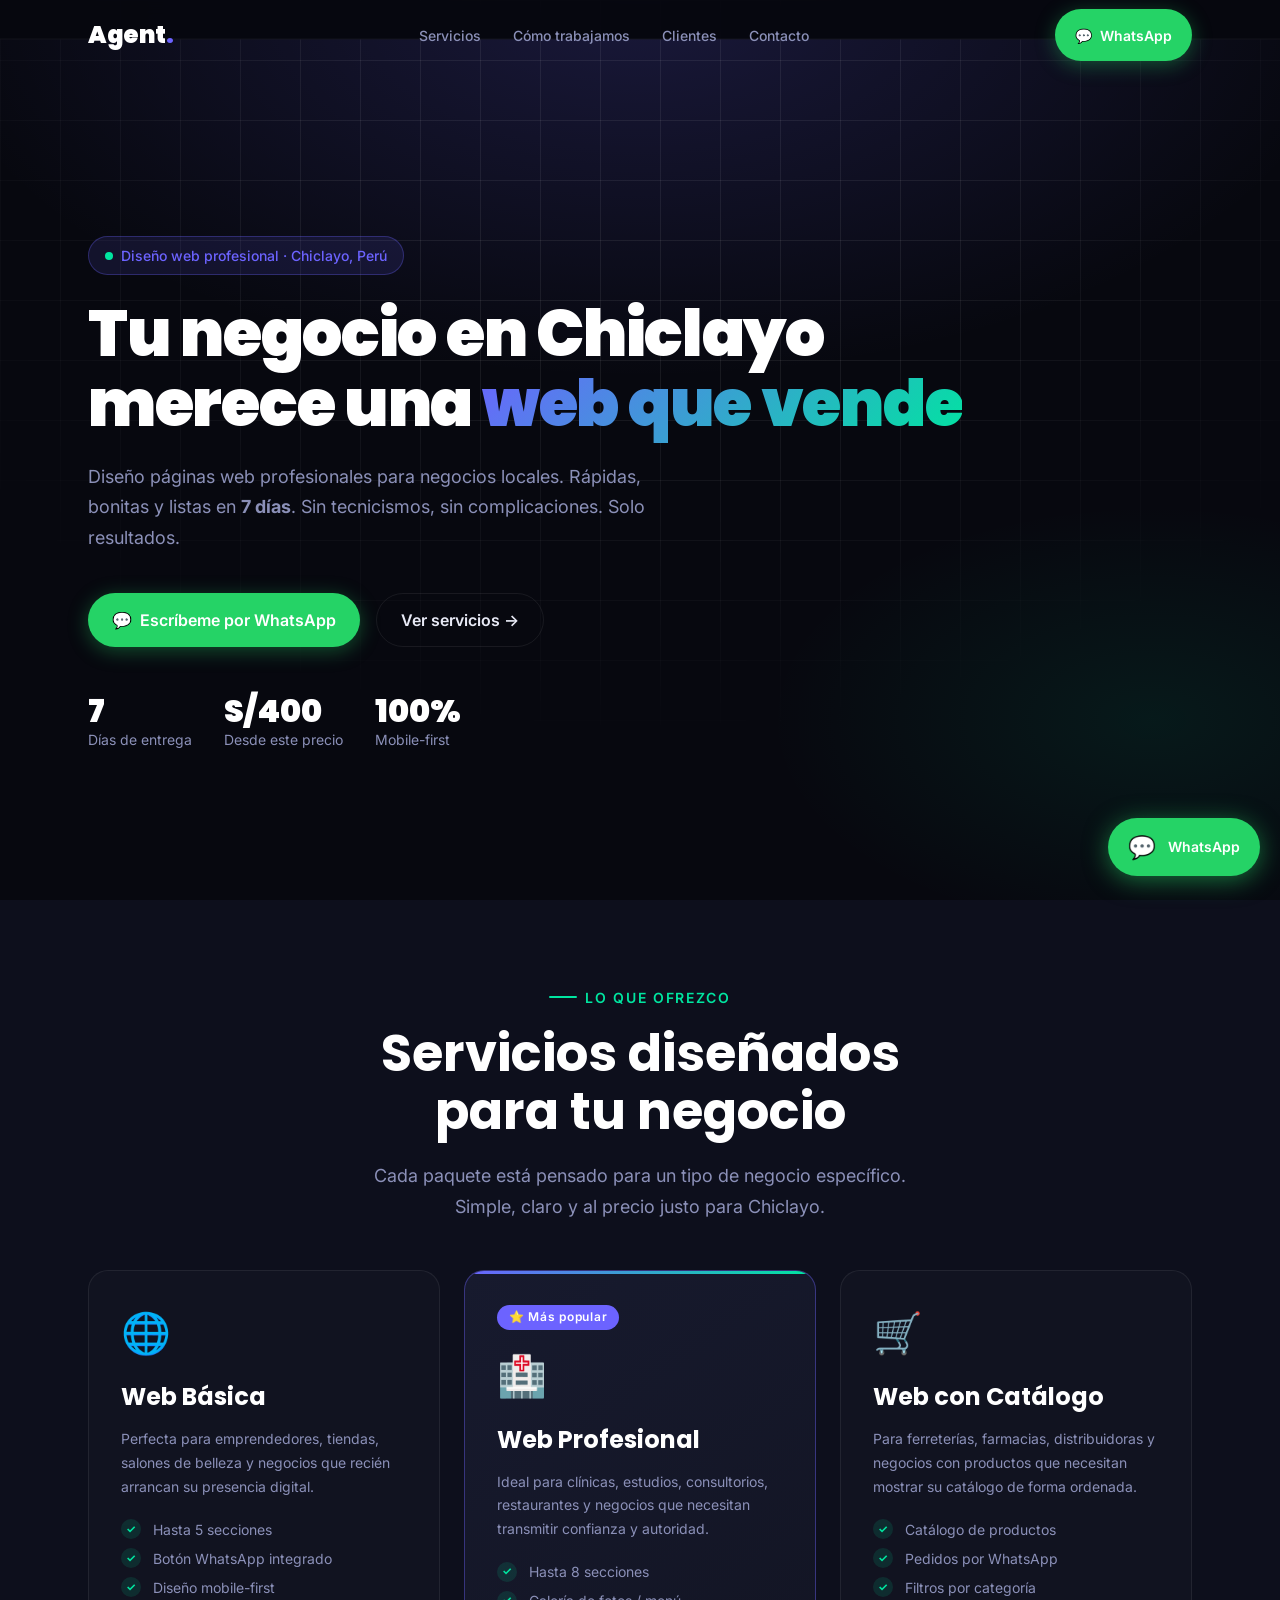
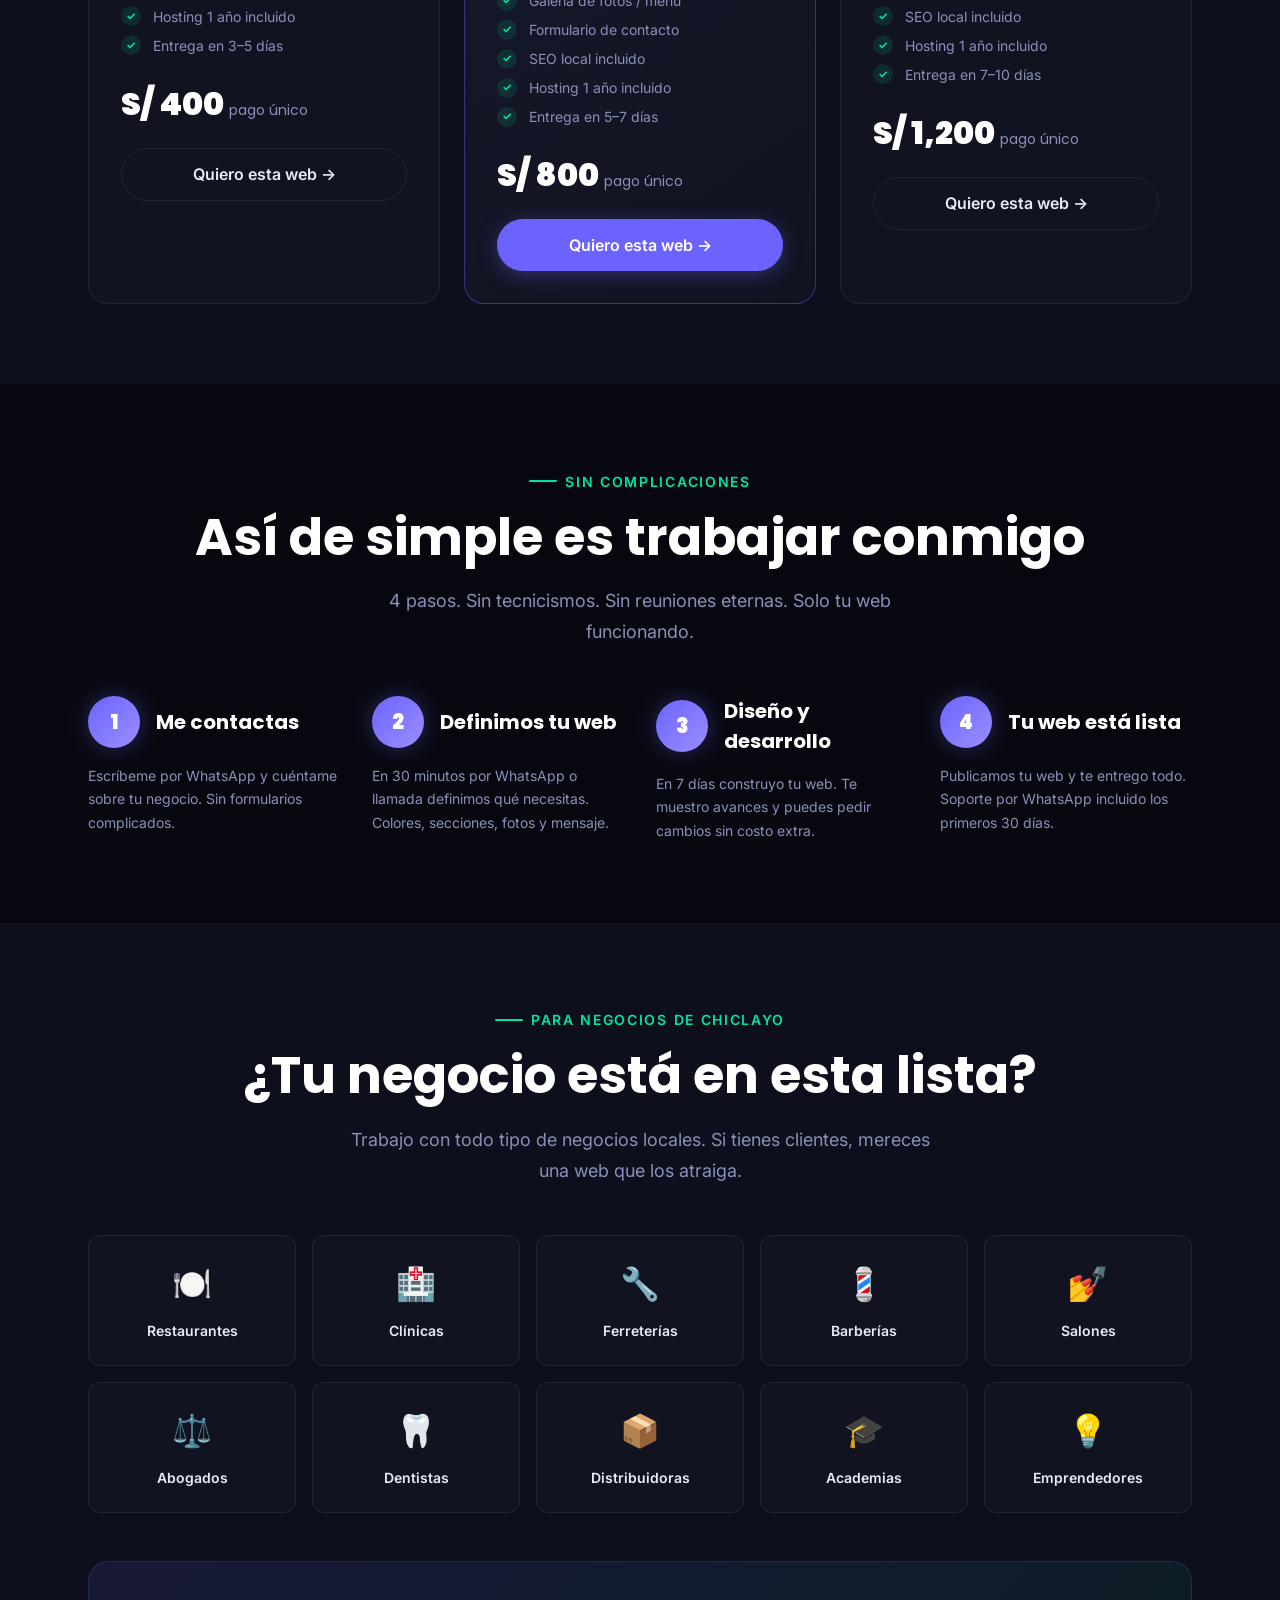
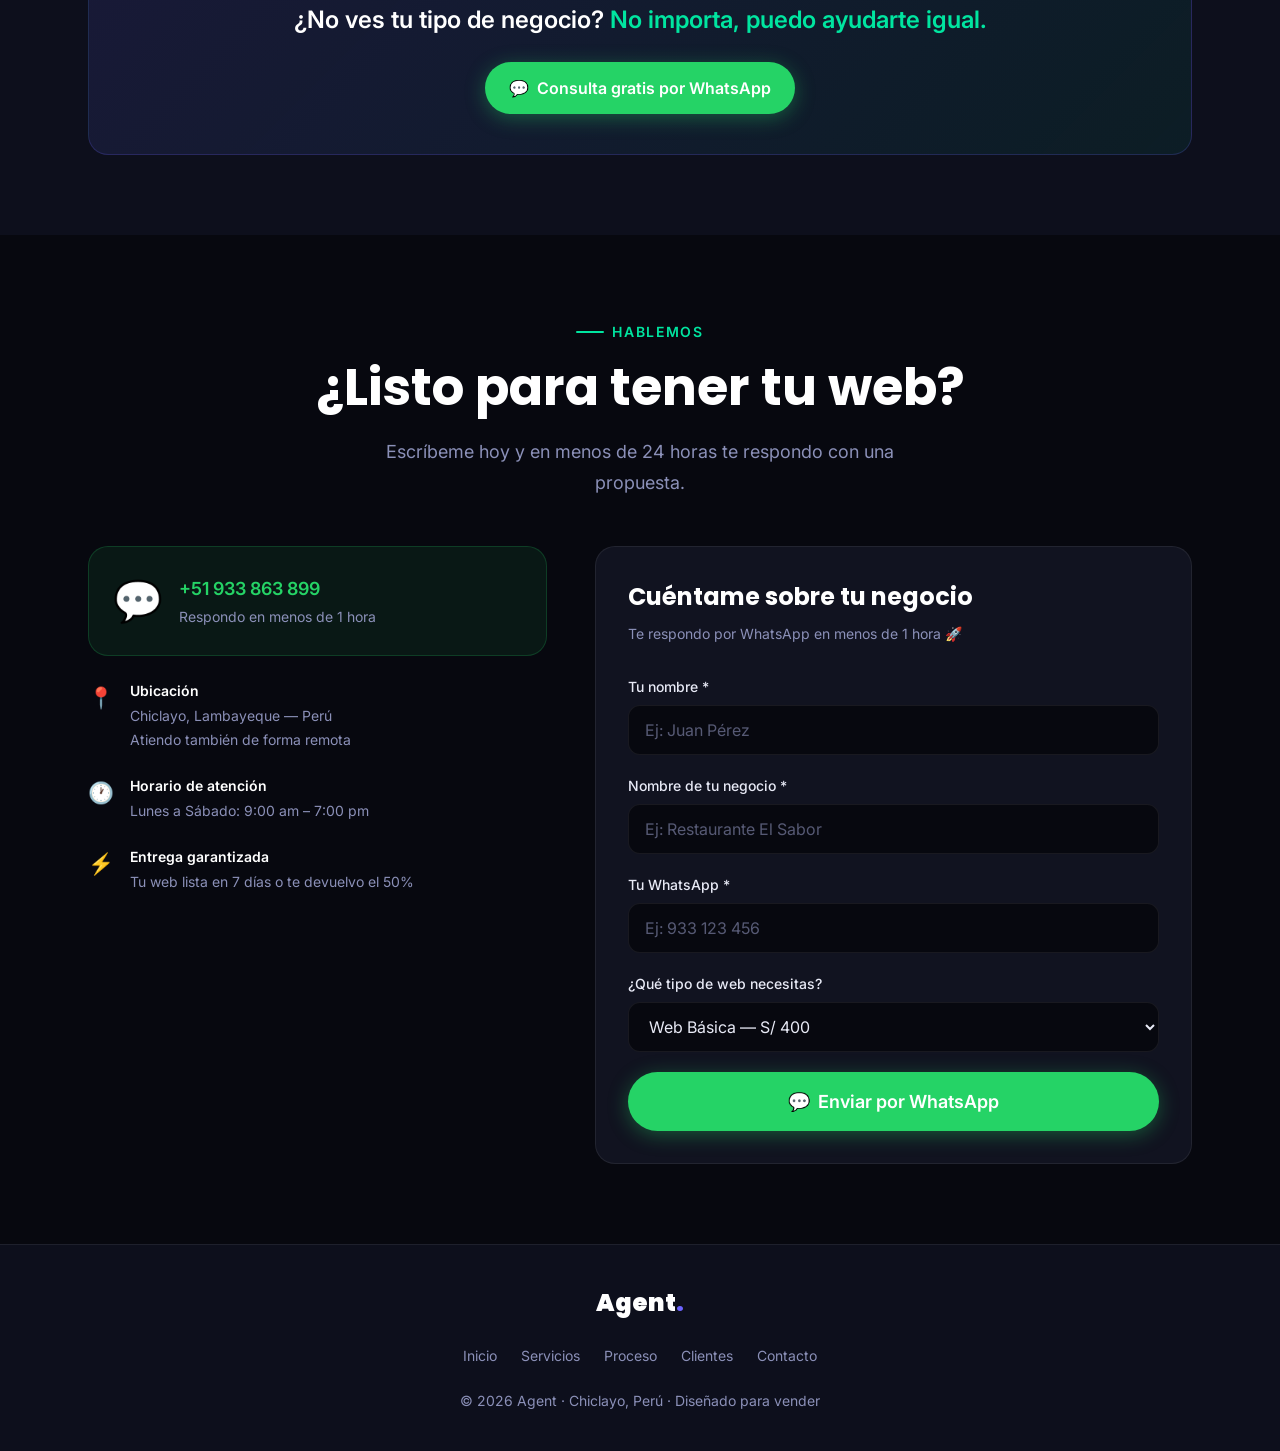
==== index.html @ 68347a2b "feat: landing page de alto rendimiento para agencia de desarrollo web" ====
<!DOCTYPE html>
<html lang="es">
<head>
  <meta charset="UTF-8" />
  <meta name="viewport" content="width=device-width, initial-scale=1.0" />
  <title>Agent — Páginas Web Profesionales para Negocios en Chiclayo, Perú</title>
  <meta name="description" content="Diseño páginas web profesionales para negocios en Chiclayo, Perú. Restaurantes, clínicas, ferreterías, emprendedores y más. Lista en 7 días. Contáctame por WhatsApp." />
  <meta name="keywords" content="páginas web Chiclayo, diseño web Chiclayo, páginas web negocios Chiclayo, web para restaurantes Chiclayo, diseño web Perú" />
  <meta name="author" content="Agent" />
  <meta name="robots" content="index, follow" />
  <link rel="canonical" href="https://agentwebchiclayo.com/" />

  <!-- Open Graph / WhatsApp Preview -->
  <meta property="og:type"        content="website" />
  <meta property="og:url"         content="https://agentwebchiclayo.com/" />
  <meta property="og:title"       content="Agent — Páginas Web para Negocios en Chiclayo" />
  <meta property="og:description" content="Tu negocio en Chiclayo merece una web profesional. Lista en 7 días, sin complicaciones." />
  <meta property="og:image"       content="https://agentwebchiclayo.com/assets/og-image.jpg" />

  <!-- Schema.org Local Business -->
  <script type="application/ld+json">
  {
    "@context": "https://schema.org",
    "@type": "LocalBusiness",
    "name": "Agent — Desarrollo Web",
    "description": "Diseño de páginas web profesionales para negocios en Chiclayo, Perú",
    "telephone": "+51933863899",
    "url": "https://agentwebchiclayo.com",
    "address": {
      "@type": "PostalAddress",
      "addressLocality": "Chiclayo",
      "addressRegion": "Lambayeque",
      "addressCountry": "PE"
    },
    "priceRange": "S/ 400 – S/ 1500",
    "openingHours": "Mo-Sa 09:00-19:00"
  }
  </script>

  <!-- Google Fonts -->
  <link rel="preconnect" href="https://fonts.googleapis.com" />
  <link rel="preconnect" href="https://fonts.gstatic.com" crossorigin />
  <link href="https://fonts.googleapis.com/css2?family=Inter:wght@400;500;600&family=Poppins:wght@700;900&display=swap" rel="stylesheet" />

  <!-- Estilos -->
  <link rel="stylesheet" href="css/reset.css" />
  <link rel="stylesheet" href="css/variables.css" />
  <link rel="stylesheet" href="css/styles.css" />
</head>
<body>

  <!-- ════════════════════════════════════════
       NAVBAR
  ════════════════════════════════════════ -->
  <header id="navbar" class="navbar">
    <div class="container nav-inner">
      <a href="#inicio" class="nav-logo">Agent<span>.</span></a>

      <nav class="nav-links" aria-label="Navegación principal">
        <a href="#servicios">Servicios</a>
        <a href="#proceso">Cómo trabajamos</a>
        <a href="#clientes">Clientes</a>
        <a href="#contacto">Contacto</a>
      </nav>

      <a href="#contacto" class="btn btn-wa nav-cta" style="padding: 0.6rem 1.25rem; font-size:0.875rem;">
        <span>💬</span> WhatsApp
      </a>

      <button id="nav-toggle" class="nav-toggle" aria-label="Abrir menú" aria-expanded="false">
        <span></span><span></span><span></span>
      </button>
    </div>
  </header>

  <!-- Menú móvil -->
  <nav id="mobile-menu" class="mobile-menu" aria-label="Menú móvil">
    <a href="#servicios">Servicios</a>
    <a href="#proceso">Cómo trabajamos</a>
    <a href="#clientes">A quién ayudo</a>
    <a href="#contacto">Contacto / WhatsApp</a>
  </nav>

  <main>
    <!-- ════════════════════════════════════════
         HERO
    ════════════════════════════════════════ -->
    <section id="inicio" class="hero">
      <div class="hero-bg"></div>
      <div class="hero-grid"></div>

      <div class="container hero-content">
        <div class="hero-badge">
          Diseño web profesional · Chiclayo, Perú
        </div>

        <h1 class="hero-title">
          Tu negocio en Chiclayo<br />
          merece una <span class="highlight">web que vende</span>
        </h1>

        <p class="hero-subtitle">
          Diseño páginas web profesionales para negocios locales. Rápidas, bonitas y listas en <strong>7 días</strong>. Sin tecnicismos, sin complicaciones. Solo resultados.
        </p>

        <div class="hero-actions">
          <a href="#" data-wa class="btn btn-wa" id="hero-cta-wa">
            <span>💬</span> Escríbeme por WhatsApp
          </a>
          <a href="#servicios" class="btn btn-outline">
            Ver servicios →
          </a>
        </div>

        <div class="hero-stats">
          <div class="hero-stat">
            <strong>7</strong>
            <span>Días de entrega</span>
          </div>
          <div class="hero-stat">
            <strong>S/400</strong>
            <span>Desde este precio</span>
          </div>
          <div class="hero-stat">
            <strong>100%</strong>
            <span>Mobile-first</span>
          </div>
        </div>
      </div>
    </section>

    <!-- ════════════════════════════════════════
         SERVICIOS
    ════════════════════════════════════════ -->
    <section id="servicios" class="section services">
      <div class="container">
        <div class="text-center">
          <p class="section-label">Lo que ofrezco</p>
          <h2 class="section-title">Servicios diseñados<br />para tu negocio</h2>
          <p class="section-subtitle" style="margin-inline: auto;">
            Cada paquete está pensado para un tipo de negocio específico. Simple, claro y al precio justo para Chiclayo.
          </p>
        </div>

        <div class="services-grid">

          <!-- Card 1 -->
          <div class="service-card reveal">
            <div class="service-icon">🌐</div>
            <div class="service-name">Web Básica</div>
            <p class="service-desc">Perfecta para emprendedores, tiendas, salones de belleza y negocios que recién arrancan su presencia digital.</p>
            <ul class="service-features">
              <li class="service-feature">Hasta 5 secciones</li>
              <li class="service-feature">Botón WhatsApp integrado</li>
              <li class="service-feature">Diseño mobile-first</li>
              <li class="service-feature">Hosting 1 año incluido</li>
              <li class="service-feature">Entrega en 3–5 días</li>
            </ul>
            <div class="service-price">S/ 400 <span>pago único</span></div>
            <a href="#" data-wa class="btn btn-outline" style="width:100%; justify-content:center;">
              Quiero esta web →
            </a>
          </div>

          <!-- Card 2 — DESTACADA -->
          <div class="service-card featured reveal reveal-delay-1">
            <span class="service-badge">⭐ Más popular</span>
            <div class="service-icon">🏥</div>
            <div class="service-name">Web Profesional</div>
            <p class="service-desc">Ideal para clínicas, estudios, consultorios, restaurantes y negocios que necesitan transmitir confianza y autoridad.</p>
            <ul class="service-features">
              <li class="service-feature">Hasta 8 secciones</li>
              <li class="service-feature">Galería de fotos / menú</li>
              <li class="service-feature">Formulario de contacto</li>
              <li class="service-feature">SEO local incluido</li>
              <li class="service-feature">Hosting 1 año incluido</li>
              <li class="service-feature">Entrega en 5–7 días</li>
            </ul>
            <div class="service-price">S/ 800 <span>pago único</span></div>
            <a href="#" data-wa class="btn btn-primary" style="width:100%; justify-content:center;">
              Quiero esta web →
            </a>
          </div>

          <!-- Card 3 -->
          <div class="service-card reveal reveal-delay-2">
            <div class="service-icon">🛒</div>
            <div class="service-name">Web con Catálogo</div>
            <p class="service-desc">Para ferreterías, farmacias, distribuidoras y negocios con productos que necesitan mostrar su catálogo de forma ordenada.</p>
            <ul class="service-features">
              <li class="service-feature">Catálogo de productos</li>
              <li class="service-feature">Pedidos por WhatsApp</li>
              <li class="service-feature">Filtros por categoría</li>
              <li class="service-feature">SEO local incluido</li>
              <li class="service-feature">Hosting 1 año incluido</li>
              <li class="service-feature">Entrega en 7–10 días</li>
            </ul>
            <div class="service-price">S/ 1,200 <span>pago único</span></div>
            <a href="#" data-wa class="btn btn-outline" style="width:100%; justify-content:center;">
              Quiero esta web →
            </a>
          </div>

        </div>
      </div>
    </section>

    <!-- ════════════════════════════════════════
         PROCESO
    ════════════════════════════════════════ -->
    <section id="proceso" class="section process">
      <div class="container">
        <div class="text-center">
          <p class="section-label">Sin complicaciones</p>
          <h2 class="section-title">Así de simple es trabajar conmigo</h2>
          <p class="section-subtitle" style="margin-inline: auto;">
            4 pasos. Sin tecnicismos. Sin reuniones eternas. Solo tu web funcionando.
          </p>
        </div>

        <div class="process-steps">

          <div class="step reveal">
            <div class="step-header">
              <div class="step-num">1</div>
              <h3 class="step-title">Me contactas</h3>
            </div>
            <p class="step-desc">Escríbeme por WhatsApp y cuéntame sobre tu negocio. Sin formularios complicados.</p>
          </div>

          <div class="step reveal reveal-delay-1">
            <div class="step-header">
              <div class="step-num">2</div>
              <h3 class="step-title">Definimos tu web</h3>
            </div>
            <p class="step-desc">En 30 minutos por WhatsApp o llamada definimos qué necesitas. Colores, secciones, fotos y mensaje.</p>
          </div>

          <div class="step reveal reveal-delay-2">
            <div class="step-header">
              <div class="step-num">3</div>
              <h3 class="step-title">Diseño y desarrollo</h3>
            </div>
            <p class="step-desc">En 7 días construyo tu web. Te muestro avances y puedes pedir cambios sin costo extra.</p>
          </div>

          <div class="step reveal reveal-delay-3">
            <div class="step-header">
              <div class="step-num">4</div>
              <h3 class="step-title">Tu web está lista</h3>
            </div>
            <p class="step-desc">Publicamos tu web y te entrego todo. Soporte por WhatsApp incluido los primeros 30 días.</p>
          </div>

        </div>
      </div>
    </section>

    <!-- ════════════════════════════════════════
         CLIENTES
    ════════════════════════════════════════ -->
    <section id="clientes" class="section clients">
      <div class="container">
        <div class="text-center">
          <p class="section-label">Para negocios de Chiclayo</p>
          <h2 class="section-title">¿Tu negocio está en esta lista?</h2>
          <p class="section-subtitle" style="margin-inline: auto;">
            Trabajo con todo tipo de negocios locales. Si tienes clientes, mereces una web que los atraiga.
          </p>
        </div>

        <div class="clients-grid">
          <div class="client-card reveal">
            <div class="client-emoji">🍽️</div>
            <div class="client-name">Restaurantes</div>
          </div>
          <div class="client-card reveal reveal-delay-1">
            <div class="client-emoji">🏥</div>
            <div class="client-name">Clínicas</div>
          </div>
          <div class="client-card reveal reveal-delay-2">
            <div class="client-emoji">🔧</div>
            <div class="client-name">Ferreterías</div>
          </div>
          <div class="client-card reveal reveal-delay-3">
            <div class="client-emoji">💈</div>
            <div class="client-name">Barberías</div>
          </div>
          <div class="client-card reveal reveal-delay-1">
            <div class="client-emoji">💅</div>
            <div class="client-name">Salones</div>
          </div>
          <div class="client-card reveal reveal-delay-2">
            <div class="client-emoji">⚖️</div>
            <div class="client-name">Abogados</div>
          </div>
          <div class="client-card reveal reveal-delay-3">
            <div class="client-emoji">🦷</div>
            <div class="client-name">Dentistas</div>
          </div>
          <div class="client-card reveal reveal-delay-1">
            <div class="client-emoji">📦</div>
            <div class="client-name">Distribuidoras</div>
          </div>
          <div class="client-card reveal reveal-delay-2">
            <div class="client-emoji">🎓</div>
            <div class="client-name">Academias</div>
          </div>
          <div class="client-card reveal reveal-delay-3">
            <div class="client-emoji">💡</div>
            <div class="client-name">Emprendedores</div>
          </div>
        </div>

        <div class="clients-cta reveal">
          <p>¿No ves tu tipo de negocio? <em>No importa, puedo ayudarte igual.</em></p>
          <a href="#" data-wa class="btn btn-wa">
            <span>💬</span> Consulta gratis por WhatsApp
          </a>
        </div>
      </div>
    </section>

    <!-- ════════════════════════════════════════
         CONTACTO
    ════════════════════════════════════════ -->
    <section id="contacto" class="section contact">
      <div class="container">
        <div class="text-center">
          <p class="section-label">Hablemos</p>
          <h2 class="section-title">¿Listo para tener tu web?</h2>
          <p class="section-subtitle" style="margin-inline: auto;">
            Escríbeme hoy y en menos de 24 horas te respondo con una propuesta.
          </p>
        </div>

        <div class="contact-inner">

          <!-- Info de contacto -->
          <div class="contact-info-block reveal">
            <a href="#" data-wa class="contact-wa-big">
              <div class="wa-icon-big">💬</div>
              <div class="wa-text">
                <strong>+51 933 863 899</strong>
                <span>Respondo en menos de 1 hora</span>
              </div>
            </a>

            <div class="contact-detail">
              <div class="contact-detail-icon">📍</div>
              <div>
                <strong>Ubicación</strong>
                <span>Chiclayo, Lambayeque — Perú<br/>Atiendo también de forma remota</span>
              </div>
            </div>

            <div class="contact-detail">
              <div class="contact-detail-icon">🕐</div>
              <div>
                <strong>Horario de atención</strong>
                <span>Lunes a Sábado: 9:00 am – 7:00 pm</span>
              </div>
            </div>

            <div class="contact-detail">
              <div class="contact-detail-icon">⚡</div>
              <div>
                <strong>Entrega garantizada</strong>
                <span>Tu web lista en 7 días o te devuelvo el 50%</span>
              </div>
            </div>
          </div>

          <!-- Formulario -->
          <div class="reveal reveal-delay-2">
            <form
              id="contact-form"
              class="contact-form"
              name="contacto"
              method="POST"
              data-netlify="true"
              netlify-honeypot="bot-field"
            >
              <!-- Honeypot anti-spam -->
              <p style="display:none;">
                <input name="bot-field" />
              </p>
              <input type="hidden" name="form-name" value="contacto" />

              <h3 class="form-title">Cuéntame sobre tu negocio</h3>
              <p class="form-subtitle">Te respondo por WhatsApp en menos de 1 hora 🚀</p>

              <div class="form-group">
                <label class="form-label" for="nombre">Tu nombre *</label>
                <input
                  id="nombre"
                  class="form-input"
                  type="text"
                  name="nombre"
                  placeholder="Ej: Juan Pérez"
                  required
                  autocomplete="name"
                />
              </div>

              <div class="form-group">
                <label class="form-label" for="negocio">Nombre de tu negocio *</label>
                <input
                  id="negocio"
                  class="form-input"
                  type="text"
                  name="negocio"
                  placeholder="Ej: Restaurante El Sabor"
                  required
                />
              </div>

              <div class="form-group">
                <label class="form-label" for="telefono">Tu WhatsApp *</label>
                <input
                  id="telefono"
                  class="form-input"
                  type="tel"
                  name="telefono"
                  placeholder="Ej: 933 123 456"
                  required
                  autocomplete="tel"
                />
              </div>

              <div class="form-group">
                <label class="form-label" for="tipo">¿Qué tipo de web necesitas?</label>
                <select id="tipo" class="form-input form-select" name="tipo">
                  <option value="Web Básica (S/ 400)">Web Básica — S/ 400</option>
                  <option value="Web Profesional (S/ 800)">Web Profesional — S/ 800</option>
                  <option value="Web con Catálogo (S/ 1,200)">Web con Catálogo — S/ 1,200</option>
                  <option value="No sé, necesito asesoría">No sé, necesito asesoría</option>
                </select>
              </div>

              <button type="submit" class="btn btn-wa btn-submit">
                <span>💬</span> Enviar por WhatsApp
              </button>
            </form>
          </div>

        </div>
      </div>
    </section>
  </main>

  <!-- ════════════════════════════════════════
       FOOTER
  ════════════════════════════════════════ -->
  <footer class="footer">
    <div class="container footer-inner">
      <div class="footer-logo">Agent<span>.</span></div>
      <nav class="footer-links" aria-label="Links de pie de página">
        <a href="#inicio">Inicio</a>
        <a href="#servicios">Servicios</a>
        <a href="#proceso">Proceso</a>
        <a href="#clientes">Clientes</a>
        <a href="#contacto">Contacto</a>
      </nav>
      <p class="footer-copy">
        © <span id="year"></span> Agent · Chiclayo, Perú · Diseñado para vender
      </p>
    </div>
  </footer>

  <!-- ════════════════════════════════════════
       BOTÓN FLOTANTE WHATSAPP
  ════════════════════════════════════════ -->
  <a
    href="#"
    data-wa
    class="wa-float"
    id="wa-float-btn"
    aria-label="Contactar por WhatsApp"
  >
    <span class="wa-float-icon">💬</span>
    <span class="wa-float-label">WhatsApp</span>
  </a>

  <script src="js/main.js" defer></script>
</body>
</html>
---- css/variables.css ----
/* =============================================
   VARIABLES.CSS — Agent Web Agency
   ============================================= */
:root {
  --clr-bg:           #07080F;
  --clr-bg-alt:       #0D0F1C;
  --clr-surface:      #111320;
  --clr-surface-2:    #171A2E;
  --clr-border:       rgba(255,255,255,0.07);
  --clr-primary:      #6C63FF;
  --clr-primary-glow: rgba(108,99,255,0.35);
  --clr-accent:       #00E5A0;
  --clr-accent-glow:  rgba(0,229,160,0.25);
  --clr-wa:           #25D366;
  --clr-wa-dark:      #1DA851;
  --clr-text:         #E8EAF6;
  --clr-text-muted:   #8B90B8;
  --font-heading:     'Poppins', sans-serif;
  --font-body:        'Inter', sans-serif;
  --fs-sm:    0.875rem;
  --fs-base:  1rem;
  --fs-md:    1.125rem;
  --fs-lg:    1.25rem;
  --fs-xl:    1.5rem;
  --fs-2xl:   2rem;
  --fs-3xl:   2.5rem;
  --fs-4xl:   3.25rem;
  --fw-regular:  400;
  --fw-medium:   500;
  --fw-semibold: 600;
  --fw-bold:     700;
  --fw-black:    900;
  --space-2:  0.5rem;
  --space-3:  0.75rem;
  --space-4:  1rem;
  --space-5:  1.25rem;
  --space-6:  1.5rem;
  --space-8:  2rem;
  --space-10: 2.5rem;
  --space-12: 3rem;
  --space-16: 4rem;
  --space-20: 5rem;
  --space-24: 6rem;
  --radius-sm:   0.375rem;
  --radius-md:   0.75rem;
  --radius-lg:   1.25rem;
  --radius-full: 9999px;
  --shadow-md:      0 4px 24px rgba(0,0,0,0.4);
  --shadow-primary: 0 0 40px var(--clr-primary-glow);
  --shadow-accent:  0 0 30px var(--clr-accent-glow);
  --transition-fast:   150ms ease;
  --transition-normal: 280ms ease;
  --container-max: 1200px;
  --container-pad: 1.25rem;
  --nav-height:    70px;
}
@media (min-width: 768px)  { :root { --container-pad: 2rem; } }
@media (min-width: 1024px) { :root { --container-pad: 3rem; } }
---- css/styles.css ----
/* =============================================
   STYLES.CSS — Agent Web Agency
   ============================================= */

/* ── Base ── */
body {
  font-family: var(--font-body);
  background-color: var(--clr-bg);
  color: var(--clr-text);
  font-size: var(--fs-base);
}

.container {
  width: 100%;
  max-width: var(--container-max);
  margin-inline: auto;
  padding-inline: var(--container-pad);
}

.section {
  padding-block: var(--space-20);
}

.section-label {
  display: inline-flex;
  align-items: center;
  gap: var(--space-2);
  font-size: var(--fs-sm);
  font-weight: var(--fw-semibold);
  color: var(--clr-accent);
  letter-spacing: 0.12em;
  text-transform: uppercase;
  margin-bottom: var(--space-4);
}

.section-label::before {
  content: '';
  display: inline-block;
  width: 28px;
  height: 2px;
  background: var(--clr-accent);
  border-radius: var(--radius-full);
}

.section-title {
  font-family: var(--font-heading);
  font-size: clamp(var(--fs-2xl), 4vw, var(--fs-4xl));
  font-weight: var(--fw-bold);
  line-height: 1.15;
  color: #fff;
  margin-bottom: var(--space-5);
}

.section-subtitle {
  font-size: var(--fs-md);
  color: var(--clr-text-muted);
  max-width: 580px;
  line-height: 1.7;
}

/* ── Botones ── */
.btn {
  display: inline-flex;
  align-items: center;
  justify-content: center;
  gap: var(--space-2);
  padding: 0.85rem var(--space-6);
  border-radius: var(--radius-full);
  font-weight: var(--fw-semibold);
  font-size: var(--fs-base);
  transition: all var(--transition-normal);
  min-height: 52px;
  white-space: nowrap;
}

.btn-primary {
  background: var(--clr-primary);
  color: #fff;
  box-shadow: 0 4px 20px var(--clr-primary-glow);
}
.btn-primary:hover {
  background: #7B74FF;
  transform: translateY(-2px);
  box-shadow: 0 8px 32px var(--clr-primary-glow);
}

.btn-wa {
  background: var(--clr-wa);
  color: #fff;
  box-shadow: 0 4px 20px rgba(37,211,102,0.35);
}
.btn-wa:hover {
  background: var(--clr-wa-dark);
  transform: translateY(-2px);
  box-shadow: 0 8px 32px rgba(37,211,102,0.45);
}

.btn-outline {
  border: 1.5px solid var(--clr-border);
  color: var(--clr-text);
  background: transparent;
}
.btn-outline:hover {
  border-color: var(--clr-primary);
  color: var(--clr-primary);
  transform: translateY(-2px);
}

/* ── Navbar ── */
.navbar {
  position: fixed;
  top: 0;
  left: 0;
  right: 0;
  z-index: 1000;
  height: var(--nav-height);
  display: flex;
  align-items: center;
  transition: background var(--transition-normal), box-shadow var(--transition-normal);
}

.navbar.scrolled {
  background: rgba(7,8,15,0.92);
  backdrop-filter: blur(20px);
  -webkit-backdrop-filter: blur(20px);
  box-shadow: 0 1px 0 var(--clr-border);
}

.nav-inner {
  display: flex;
  align-items: center;
  justify-content: space-between;
  width: 100%;
}

.nav-logo {
  font-family: var(--font-heading);
  font-size: var(--fs-xl);
  font-weight: var(--fw-black);
  color: #fff;
  letter-spacing: -0.02em;
}

.nav-logo span {
  color: var(--clr-primary);
}

.nav-links {
  display: none;
  align-items: center;
  gap: var(--space-8);
}

.nav-links a {
  font-size: var(--fs-sm);
  font-weight: var(--fw-medium);
  color: var(--clr-text-muted);
  transition: color var(--transition-fast);
}
.nav-links a:hover { color: #fff; }

.nav-cta { display: none; }

.nav-toggle {
  display: flex;
  flex-direction: column;
  gap: 5px;
  padding: var(--space-2);
  cursor: pointer;
}

.nav-toggle span {
  display: block;
  width: 24px;
  height: 2px;
  background: var(--clr-text);
  border-radius: var(--radius-full);
  transition: all var(--transition-normal);
}

.nav-toggle.open span:nth-child(1) { transform: rotate(45deg) translate(5px, 5px); }
.nav-toggle.open span:nth-child(2) { opacity: 0; }
.nav-toggle.open span:nth-child(3) { transform: rotate(-45deg) translate(5px, -5px); }

/* Menú móvil */
.mobile-menu {
  position: fixed;
  top: var(--nav-height);
  left: 0;
  right: 0;
  background: rgba(7,8,15,0.97);
  backdrop-filter: blur(20px);
  padding: var(--space-6) var(--container-pad) var(--space-8);
  display: flex;
  flex-direction: column;
  gap: var(--space-5);
  z-index: 999;
  transform: translateY(-110%);
  transition: transform var(--transition-normal);
  border-bottom: 1px solid var(--clr-border);
}

.mobile-menu.open { transform: translateY(0); }

.mobile-menu a {
  font-size: var(--fs-lg);
  font-weight: var(--fw-medium);
  color: var(--clr-text);
  padding-block: var(--space-2);
  border-bottom: 1px solid var(--clr-border);
  transition: color var(--transition-fast);
}
.mobile-menu a:last-child { border-bottom: none; }
.mobile-menu a:hover { color: var(--clr-primary); }

@media (min-width: 900px) {
  .nav-links  { display: flex; }
  .nav-cta    { display: flex; }
  .nav-toggle { display: none; }
}

/* ── HERO ── */
.hero {
  position: relative;
  min-height: 100svh;
  display: flex;
  align-items: center;
  padding-top: var(--nav-height);
  overflow: hidden;
}

.hero-bg {
  position: absolute;
  inset: 0;
  background:
    radial-gradient(ellipse 80% 60% at 50% 0%, rgba(108,99,255,0.18) 0%, transparent 70%),
    radial-gradient(ellipse 50% 40% at 90% 80%, rgba(0,229,160,0.08) 0%, transparent 60%);
  pointer-events: none;
}

.hero-grid {
  position: absolute;
  inset: 0;
  background-image:
    linear-gradient(var(--clr-border) 1px, transparent 1px),
    linear-gradient(90deg, var(--clr-border) 1px, transparent 1px);
  background-size: 60px 60px;
  mask-image: radial-gradient(ellipse 80% 80% at 50% 20%, black 30%, transparent 80%);
  pointer-events: none;
}

.hero-content {
  position: relative;
  z-index: 1;
  padding-block: var(--space-20) var(--space-16);
}

.hero-badge {
  display: inline-flex;
  align-items: center;
  gap: var(--space-2);
  background: rgba(108,99,255,0.12);
  border: 1px solid rgba(108,99,255,0.3);
  border-radius: var(--radius-full);
  padding: var(--space-2) var(--space-4);
  font-size: var(--fs-sm);
  color: var(--clr-primary);
  font-weight: var(--fw-medium);
  margin-bottom: var(--space-6);
}

.hero-badge::before {
  content: '';
  width: 8px; height: 8px;
  border-radius: 50%;
  background: var(--clr-accent);
  animation: pulse-dot 2s infinite;
}

@keyframes pulse-dot {
  0%, 100% { opacity: 1; transform: scale(1); }
  50%       { opacity: 0.6; transform: scale(1.3); }
}

.hero-title {
  font-family: var(--font-heading);
  font-size: clamp(2.2rem, 6vw, 4rem);
  font-weight: var(--fw-black);
  line-height: 1.08;
  color: #fff;
  margin-bottom: var(--space-6);
  letter-spacing: -0.02em;
}

.hero-title .highlight {
  background: linear-gradient(135deg, var(--clr-primary) 0%, var(--clr-accent) 100%);
  -webkit-background-clip: text;
  -webkit-text-fill-color: transparent;
  background-clip: text;
}

.hero-subtitle {
  font-size: clamp(var(--fs-base), 2.5vw, var(--fs-md));
  color: var(--clr-text-muted);
  line-height: 1.7;
  max-width: 560px;
  margin-bottom: var(--space-10);
}

.hero-actions {
  display: flex;
  flex-wrap: wrap;
  gap: var(--space-4);
  margin-bottom: var(--space-12);
}

.hero-stats {
  display: flex;
  flex-wrap: wrap;
  gap: var(--space-8);
}

.hero-stat {
  display: flex;
  flex-direction: column;
  gap: 2px;
}

.hero-stat strong {
  font-family: var(--font-heading);
  font-size: var(--fs-2xl);
  font-weight: var(--fw-black);
  color: #fff;
  line-height: 1;
}

.hero-stat span {
  font-size: var(--fs-sm);
  color: var(--clr-text-muted);
}

/* ── SERVICIOS ── */
.services { background: var(--clr-bg-alt); }

.services-grid {
  display: grid;
  grid-template-columns: 1fr;
  gap: var(--space-6);
  margin-top: var(--space-12);
}

.service-card {
  background: var(--clr-surface);
  border: 1px solid var(--clr-border);
  border-radius: var(--radius-lg);
  padding: var(--space-8);
  transition: all var(--transition-normal);
  position: relative;
  overflow: hidden;
}

.service-card::before {
  content: '';
  position: absolute;
  top: 0; left: 0; right: 0;
  height: 3px;
  background: linear-gradient(90deg, var(--clr-primary), var(--clr-accent));
  opacity: 0;
  transition: opacity var(--transition-normal);
}

.service-card:hover {
  border-color: rgba(108,99,255,0.3);
  transform: translateY(-4px);
  box-shadow: var(--shadow-primary);
}

.service-card:hover::before { opacity: 1; }

.service-card.featured {
  border-color: rgba(108,99,255,0.4);
  background: linear-gradient(145deg, var(--clr-surface-2), var(--clr-surface));
}

.service-card.featured::before { opacity: 1; }

.service-badge {
  display: inline-block;
  background: var(--clr-primary);
  color: #fff;
  font-size: var(--fs-xs, 0.75rem);
  font-weight: var(--fw-semibold);
  padding: 0.2rem var(--space-3);
  border-radius: var(--radius-full);
  margin-bottom: var(--space-4);
  letter-spacing: 0.06em;
}

.service-icon {
  font-size: 2.5rem;
  margin-bottom: var(--space-4);
}

.service-name {
  font-family: var(--font-heading);
  font-size: var(--fs-xl);
  font-weight: var(--fw-bold);
  color: #fff;
  margin-bottom: var(--space-3);
}

.service-desc {
  font-size: var(--fs-sm);
  color: var(--clr-text-muted);
  line-height: 1.7;
  margin-bottom: var(--space-5);
}

.service-features {
  display: flex;
  flex-direction: column;
  gap: var(--space-2);
  margin-bottom: var(--space-6);
}

.service-feature {
  display: flex;
  align-items: center;
  gap: var(--space-3);
  font-size: var(--fs-sm);
  color: var(--clr-text-muted);
}

.service-feature::before {
  content: '✓';
  display: flex;
  align-items: center;
  justify-content: center;
  width: 20px; height: 20px;
  background: rgba(0,229,160,0.12);
  color: var(--clr-accent);
  border-radius: 50%;
  font-size: 0.7rem;
  font-weight: var(--fw-bold);
  flex-shrink: 0;
}

.service-price {
  font-family: var(--font-heading);
  font-size: var(--fs-2xl);
  font-weight: var(--fw-black);
  color: #fff;
  margin-bottom: var(--space-5);
}

.service-price span {
  font-size: var(--fs-sm);
  font-weight: var(--fw-regular);
  color: var(--clr-text-muted);
}

@media (min-width: 768px) {
  .services-grid { grid-template-columns: repeat(2, 1fr); }
}
@media (min-width: 1024px) {
  .services-grid { grid-template-columns: repeat(3, 1fr); }
}

/* ── PROCESO ── */
.process { background: var(--clr-bg); }

.process-steps {
  display: grid;
  grid-template-columns: 1fr;
  gap: var(--space-8);
  margin-top: var(--space-12);
  position: relative;
}

.step {
  display: flex;
  flex-direction: column;
  gap: var(--space-4);
  position: relative;
}

.step-header {
  display: flex;
  align-items: center;
  gap: var(--space-4);
}

.step-num {
  width: 52px; height: 52px;
  border-radius: 50%;
  background: linear-gradient(135deg, var(--clr-primary), #9B8FFF);
  display: flex;
  align-items: center;
  justify-content: center;
  font-family: var(--font-heading);
  font-weight: var(--fw-black);
  font-size: var(--fs-lg);
  color: #fff;
  flex-shrink: 0;
  box-shadow: 0 0 24px var(--clr-primary-glow);
}

.step-title {
  font-family: var(--font-heading);
  font-size: var(--fs-lg);
  font-weight: var(--fw-bold);
  color: #fff;
}

.step-emoji {
  font-size: 1.6rem;
}

.step-desc {
  font-size: var(--fs-sm);
  color: var(--clr-text-muted);
  line-height: 1.7;
  padding-left: calc(52px + var(--space-4));
}

@media (min-width: 768px) {
  .process-steps { grid-template-columns: repeat(2, 1fr); }
}
@media (min-width: 1024px) {
  .process-steps { grid-template-columns: repeat(4, 1fr); }
  .step-desc { padding-left: 0; }
}

/* ── A QUIÉN AYUDO ── */
.clients { background: var(--clr-bg-alt); }

.clients-grid {
  display: grid;
  grid-template-columns: repeat(2, 1fr);
  gap: var(--space-4);
  margin-top: var(--space-12);
}

.client-card {
  background: var(--clr-surface);
  border: 1px solid var(--clr-border);
  border-radius: var(--radius-md);
  padding: var(--space-6) var(--space-5);
  text-align: center;
  transition: all var(--transition-normal);
}

.client-card:hover {
  border-color: rgba(108,99,255,0.3);
  transform: translateY(-3px);
  background: var(--clr-surface-2);
}

.client-emoji {
  font-size: 2rem;
  margin-bottom: var(--space-3);
}

.client-name {
  font-size: var(--fs-sm);
  font-weight: var(--fw-semibold);
  color: var(--clr-text);
}

@media (min-width: 480px)  { .clients-grid { grid-template-columns: repeat(3, 1fr); } }
@media (min-width: 768px)  { .clients-grid { grid-template-columns: repeat(4, 1fr); } }
@media (min-width: 1024px) { .clients-grid { grid-template-columns: repeat(5, 1fr); } }

.clients-cta {
  margin-top: var(--space-12);
  background: linear-gradient(135deg, rgba(108,99,255,0.12), rgba(0,229,160,0.07));
  border: 1px solid rgba(108,99,255,0.2);
  border-radius: var(--radius-lg);
  padding: var(--space-10) var(--space-8);
  text-align: center;
}

.clients-cta p {
  font-size: clamp(var(--fs-lg), 2.5vw, var(--fs-xl));
  font-weight: var(--fw-semibold);
  color: #fff;
  margin-bottom: var(--space-6);
}

.clients-cta p em {
  color: var(--clr-accent);
  font-style: normal;
}

/* ── CONTACTO ── */
.contact { background: var(--clr-bg); }

.contact-inner {
  display: grid;
  grid-template-columns: 1fr;
  gap: var(--space-12);
  margin-top: var(--space-12);
}

.contact-info-block {
  display: flex;
  flex-direction: column;
  gap: var(--space-6);
}

.contact-wa-big {
  display: flex;
  align-items: center;
  gap: var(--space-4);
  background: rgba(37,211,102,0.08);
  border: 1px solid rgba(37,211,102,0.2);
  border-radius: var(--radius-lg);
  padding: var(--space-6);
  transition: all var(--transition-normal);
}

.contact-wa-big:hover {
  background: rgba(37,211,102,0.14);
  transform: translateY(-2px);
}

.wa-icon-big {
  font-size: 2.5rem;
  flex-shrink: 0;
}

.wa-text strong {
  display: block;
  font-size: var(--fs-md);
  font-weight: var(--fw-semibold);
  color: var(--clr-wa);
  margin-bottom: 2px;
}

.wa-text span {
  font-size: var(--fs-sm);
  color: var(--clr-text-muted);
}

.contact-detail {
  display: flex;
  align-items: flex-start;
  gap: var(--space-4);
}

.contact-detail-icon {
  font-size: 1.3rem;
  margin-top: 2px;
  flex-shrink: 0;
}

.contact-detail strong {
  display: block;
  font-size: var(--fs-sm);
  font-weight: var(--fw-semibold);
  color: #fff;
  margin-bottom: 2px;
}

.contact-detail span {
  font-size: var(--fs-sm);
  color: var(--clr-text-muted);
}

/* Formulario */
.contact-form {
  background: var(--clr-surface);
  border: 1px solid var(--clr-border);
  border-radius: var(--radius-lg);
  padding: var(--space-8);
}

.form-title {
  font-family: var(--font-heading);
  font-size: var(--fs-xl);
  font-weight: var(--fw-bold);
  color: #fff;
  margin-bottom: var(--space-2);
}

.form-subtitle {
  font-size: var(--fs-sm);
  color: var(--clr-text-muted);
  margin-bottom: var(--space-8);
}

.form-group {
  display: flex;
  flex-direction: column;
  gap: var(--space-2);
  margin-bottom: var(--space-5);
}

.form-label {
  font-size: var(--fs-sm);
  font-weight: var(--fw-medium);
  color: var(--clr-text);
}

.form-input, .form-select {
  background: var(--clr-bg);
  border: 1.5px solid var(--clr-border);
  border-radius: var(--radius-md);
  padding: var(--space-3) var(--space-4);
  color: var(--clr-text);
  font-size: var(--fs-base);
  transition: border-color var(--transition-fast);
  min-height: 50px;
  width: 100%;
}

.form-input::placeholder { color: var(--clr-text-muted); opacity: 0.6; }
.form-input:focus, .form-select:focus {
  outline: none;
  border-color: var(--clr-primary);
  box-shadow: 0 0 0 3px rgba(108,99,255,0.15);
}

.form-select option {
  background: var(--clr-surface);
  color: var(--clr-text);
}

.btn-submit {
  width: 100%;
  padding-block: var(--space-4);
  font-size: var(--fs-md);
}

@media (min-width: 900px) {
  .contact-inner { grid-template-columns: 1fr 1.3fr; }
}

/* ── FOOTER ── */
.footer {
  background: var(--clr-bg-alt);
  border-top: 1px solid var(--clr-border);
  padding-block: var(--space-10);
}

.footer-inner {
  display: flex;
  flex-direction: column;
  align-items: center;
  gap: var(--space-6);
  text-align: center;
}

.footer-logo {
  font-family: var(--font-heading);
  font-size: var(--fs-xl);
  font-weight: var(--fw-black);
  color: #fff;
}

.footer-logo span { color: var(--clr-primary); }

.footer-links {
  display: flex;
  flex-wrap: wrap;
  justify-content: center;
  gap: var(--space-6);
}

.footer-links a {
  font-size: var(--fs-sm);
  color: var(--clr-text-muted);
  transition: color var(--transition-fast);
}
.footer-links a:hover { color: #fff; }

.footer-copy {
  font-size: var(--fs-sm);
  color: var(--clr-text-muted);
}

/* ── WhatsApp Flotante ── */
.wa-float {
  position: fixed;
  bottom: var(--space-6);
  right: var(--space-5);
  z-index: 999;
  display: flex;
  align-items: center;
  gap: var(--space-3);
  background: var(--clr-wa);
  color: #fff;
  border-radius: var(--radius-full);
  padding: var(--space-3) var(--space-5);
  box-shadow: 0 4px 24px rgba(37,211,102,0.5);
  font-weight: var(--fw-semibold);
  font-size: var(--fs-sm);
  transition: all var(--transition-normal);
  animation: float-in 0.8s 1.2s both;
}

@keyframes float-in {
  from { opacity: 0; transform: translateY(30px) scale(0.8); }
  to   { opacity: 1; transform: translateY(0)    scale(1); }
}

.wa-float:hover {
  background: var(--clr-wa-dark);
  transform: scale(1.05);
  box-shadow: 0 6px 32px rgba(37,211,102,0.6);
}

.wa-float-icon { font-size: 1.4rem; }
.wa-float-label { display: none; }

@media (min-width: 480px) {
  .wa-float-label { display: inline; }
}

/* ── Animaciones de entrada ── */
.reveal {
  opacity: 0;
  transform: translateY(28px);
  transition: opacity 0.6s ease, transform 0.6s ease;
}

.reveal.visible {
  opacity: 1;
  transform: translateY(0);
}

.reveal-delay-1 { transition-delay: 0.1s; }
.reveal-delay-2 { transition-delay: 0.2s; }
.reveal-delay-3 { transition-delay: 0.3s; }
.reveal-delay-4 { transition-delay: 0.4s; }

/* ── Utilities ── */
.text-center { text-align: center; }
.text-gradient {
  background: linear-gradient(135deg, var(--clr-primary), var(--clr-accent));
  -webkit-background-clip: text;
  -webkit-text-fill-color: transparent;
  background-clip: text;
}
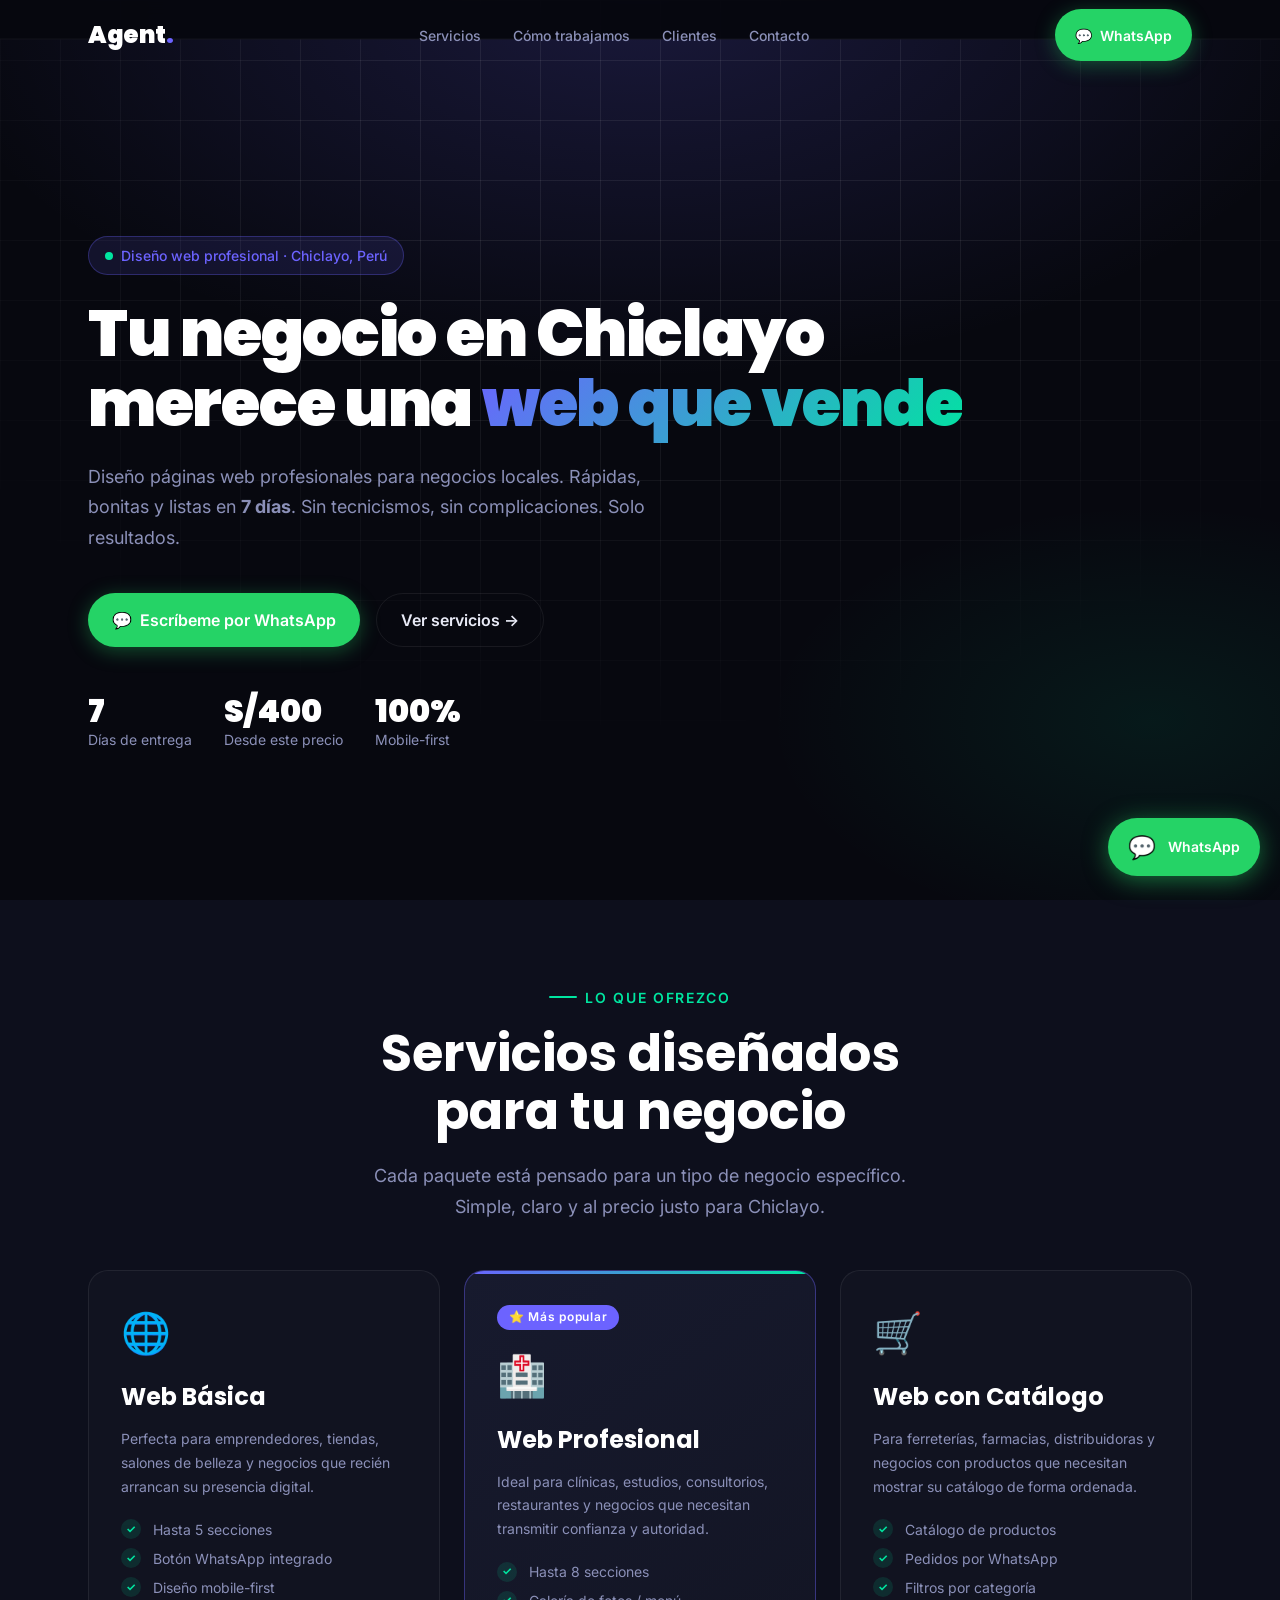
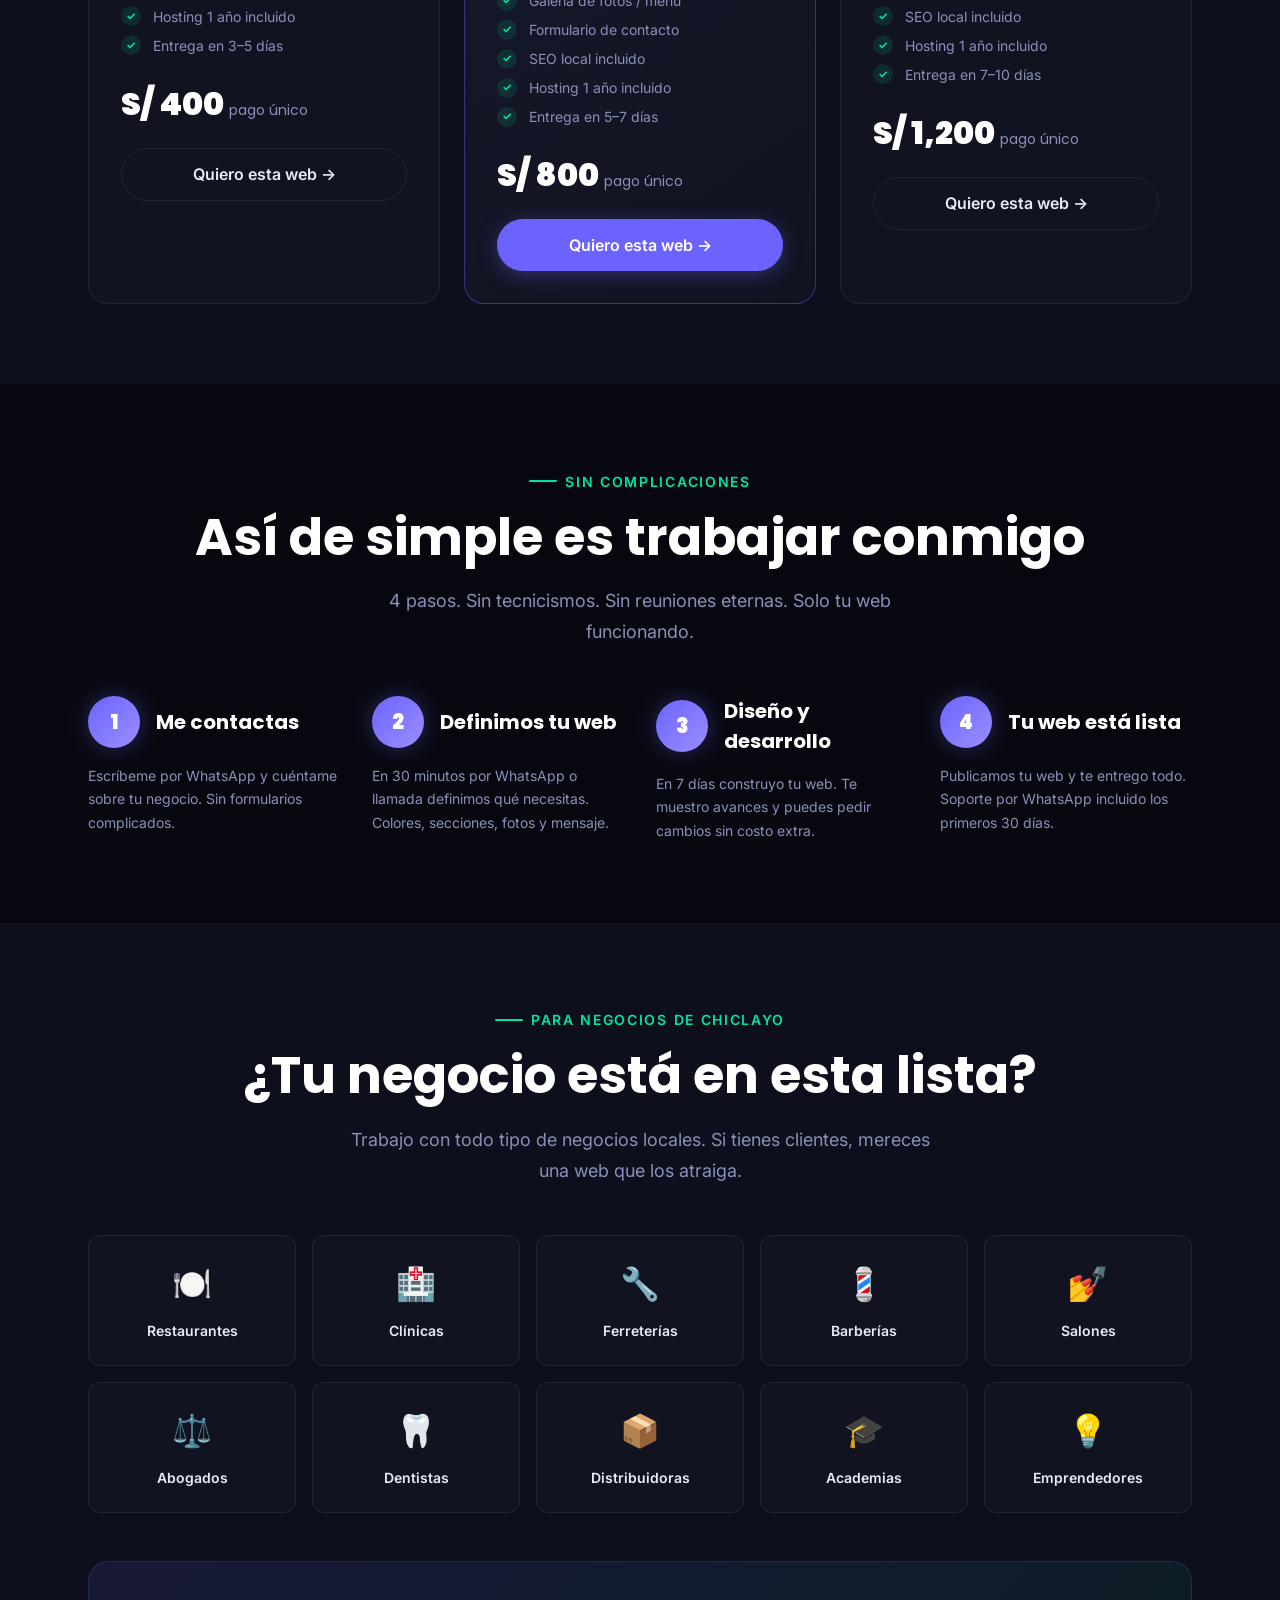
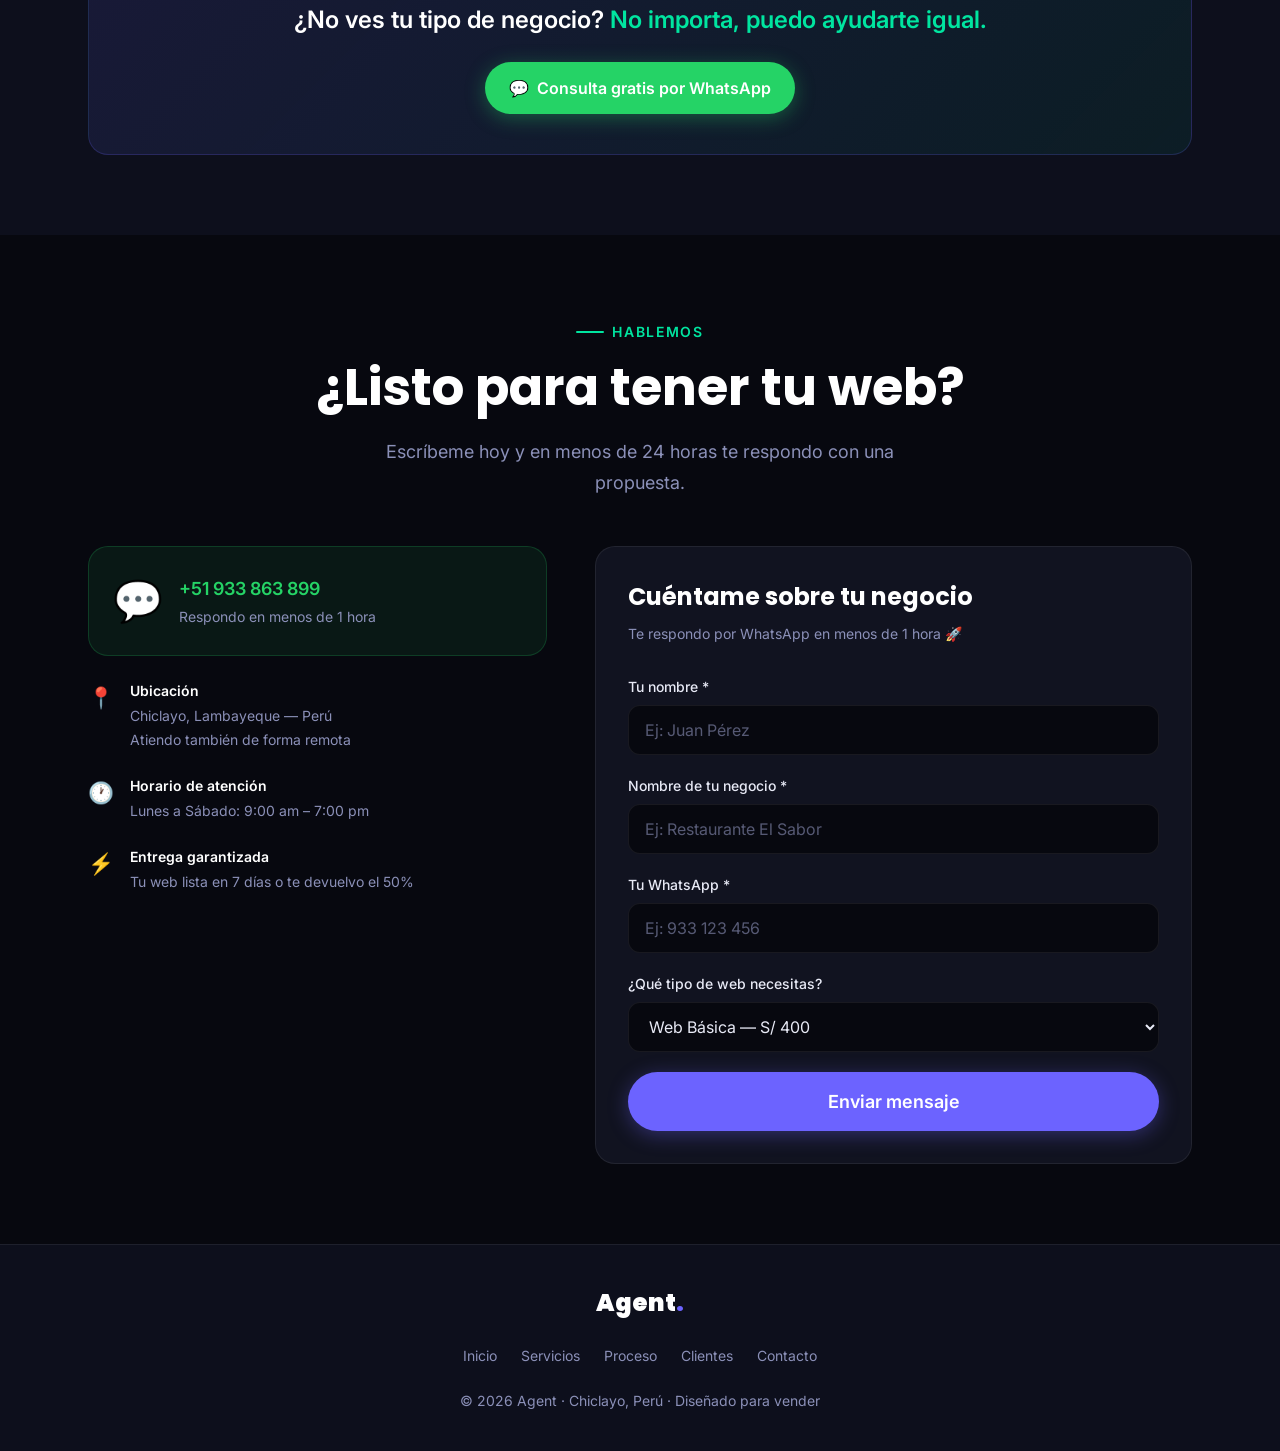
==== commit 01aa61cc: "fix: formulario Netlify Forms - action + fetch correcto" ====
--- a/index.html
+++ b/index.html
@@ -378,6 +378,7 @@
               class="contact-form"
               name="contacto"
               method="POST"
+              action="/gracias.html"
               data-netlify="true"
               netlify-honeypot="bot-field"
             >
@@ -438,8 +439,8 @@
                 </select>
               </div>
 
-              <button type="submit" class="btn btn-wa btn-submit">
-                <span>💬</span> Enviar por WhatsApp
+              <button type="submit" class="btn btn-primary btn-submit">
+                Enviar mensaje
               </button>
             </form>
           </div>
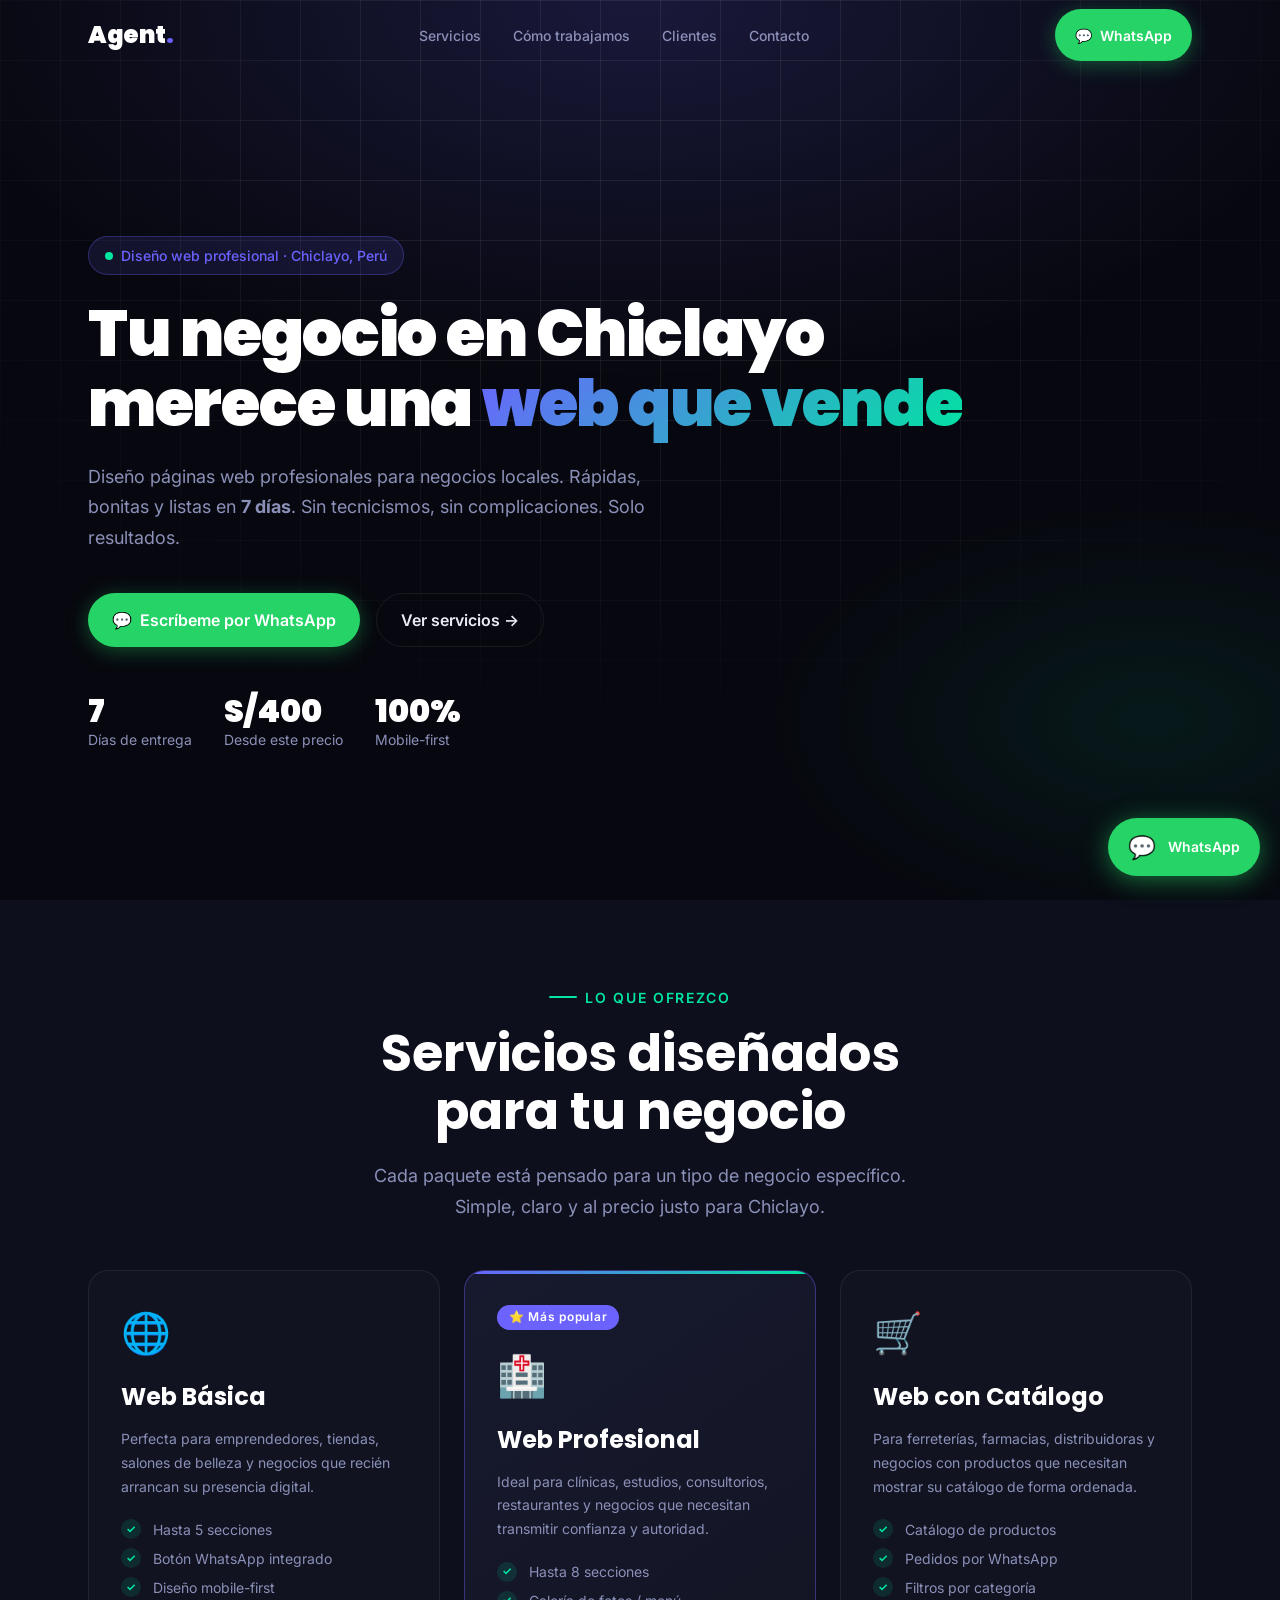
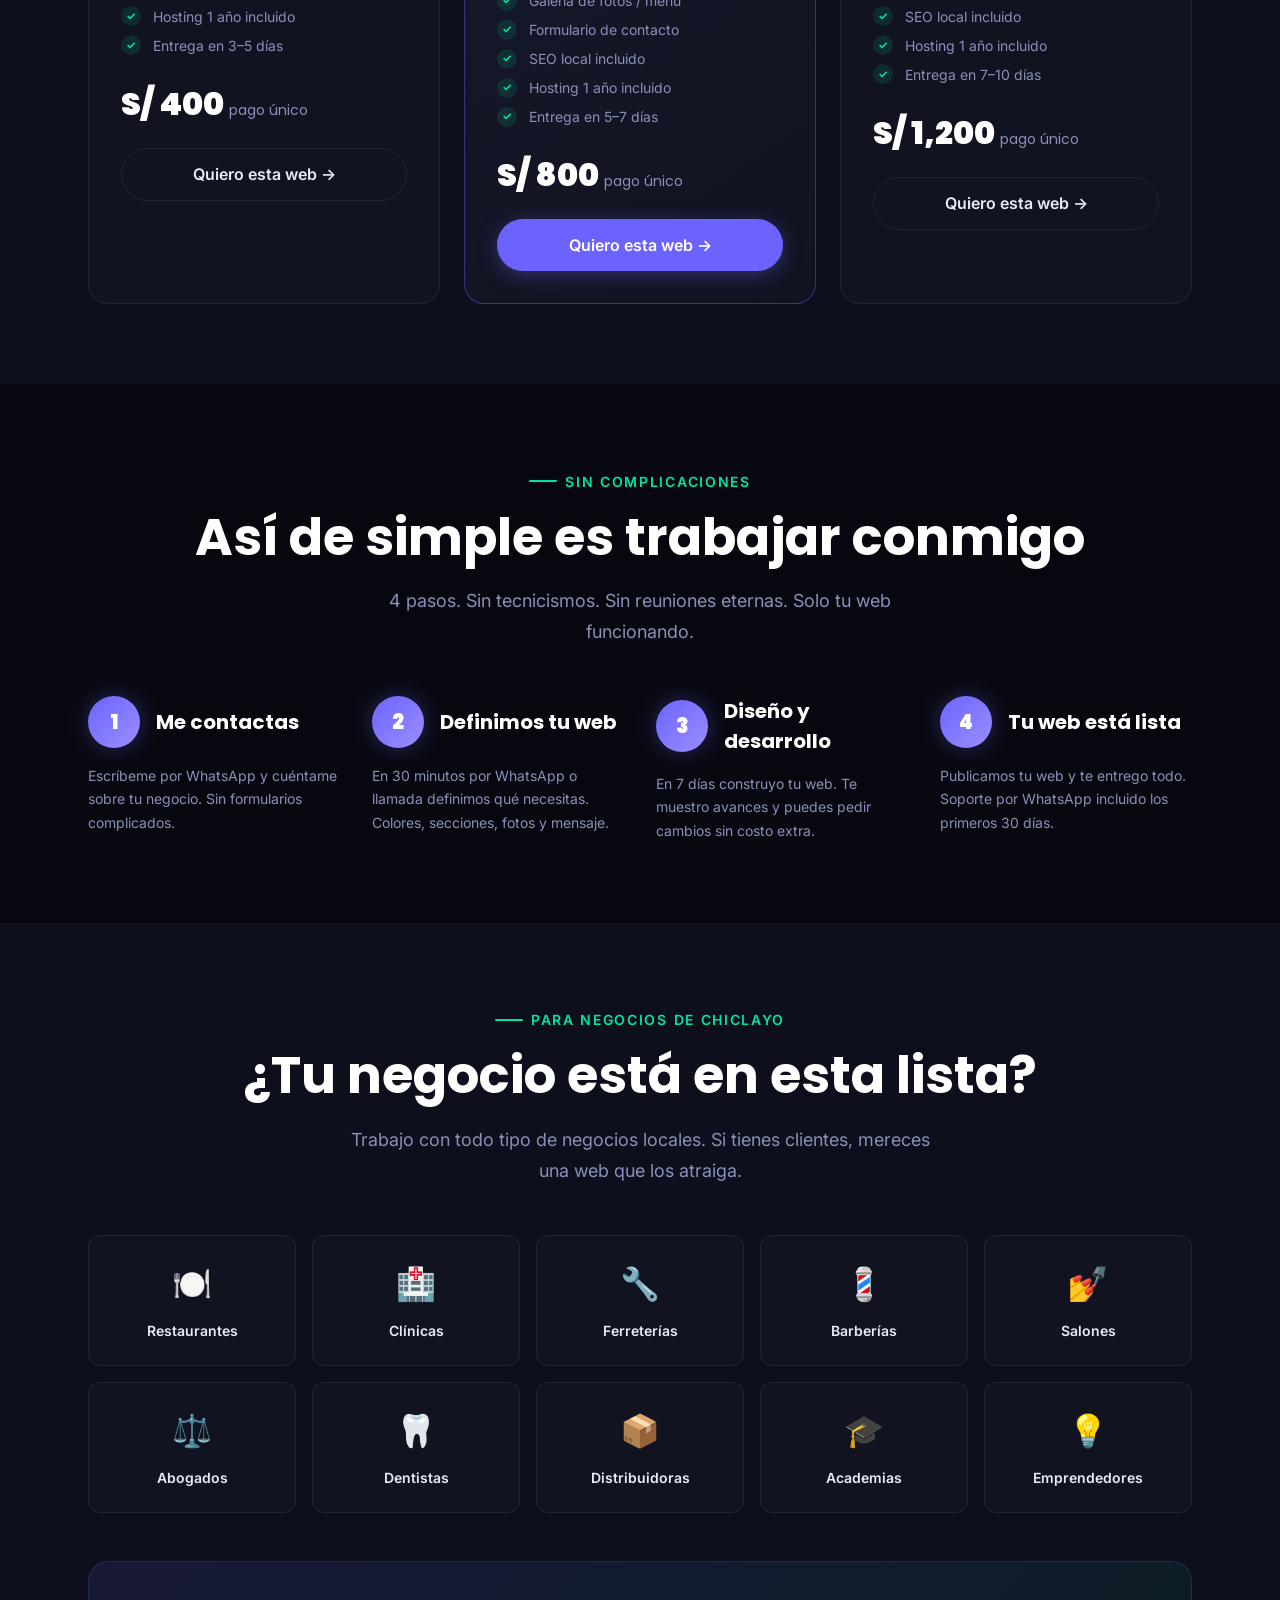
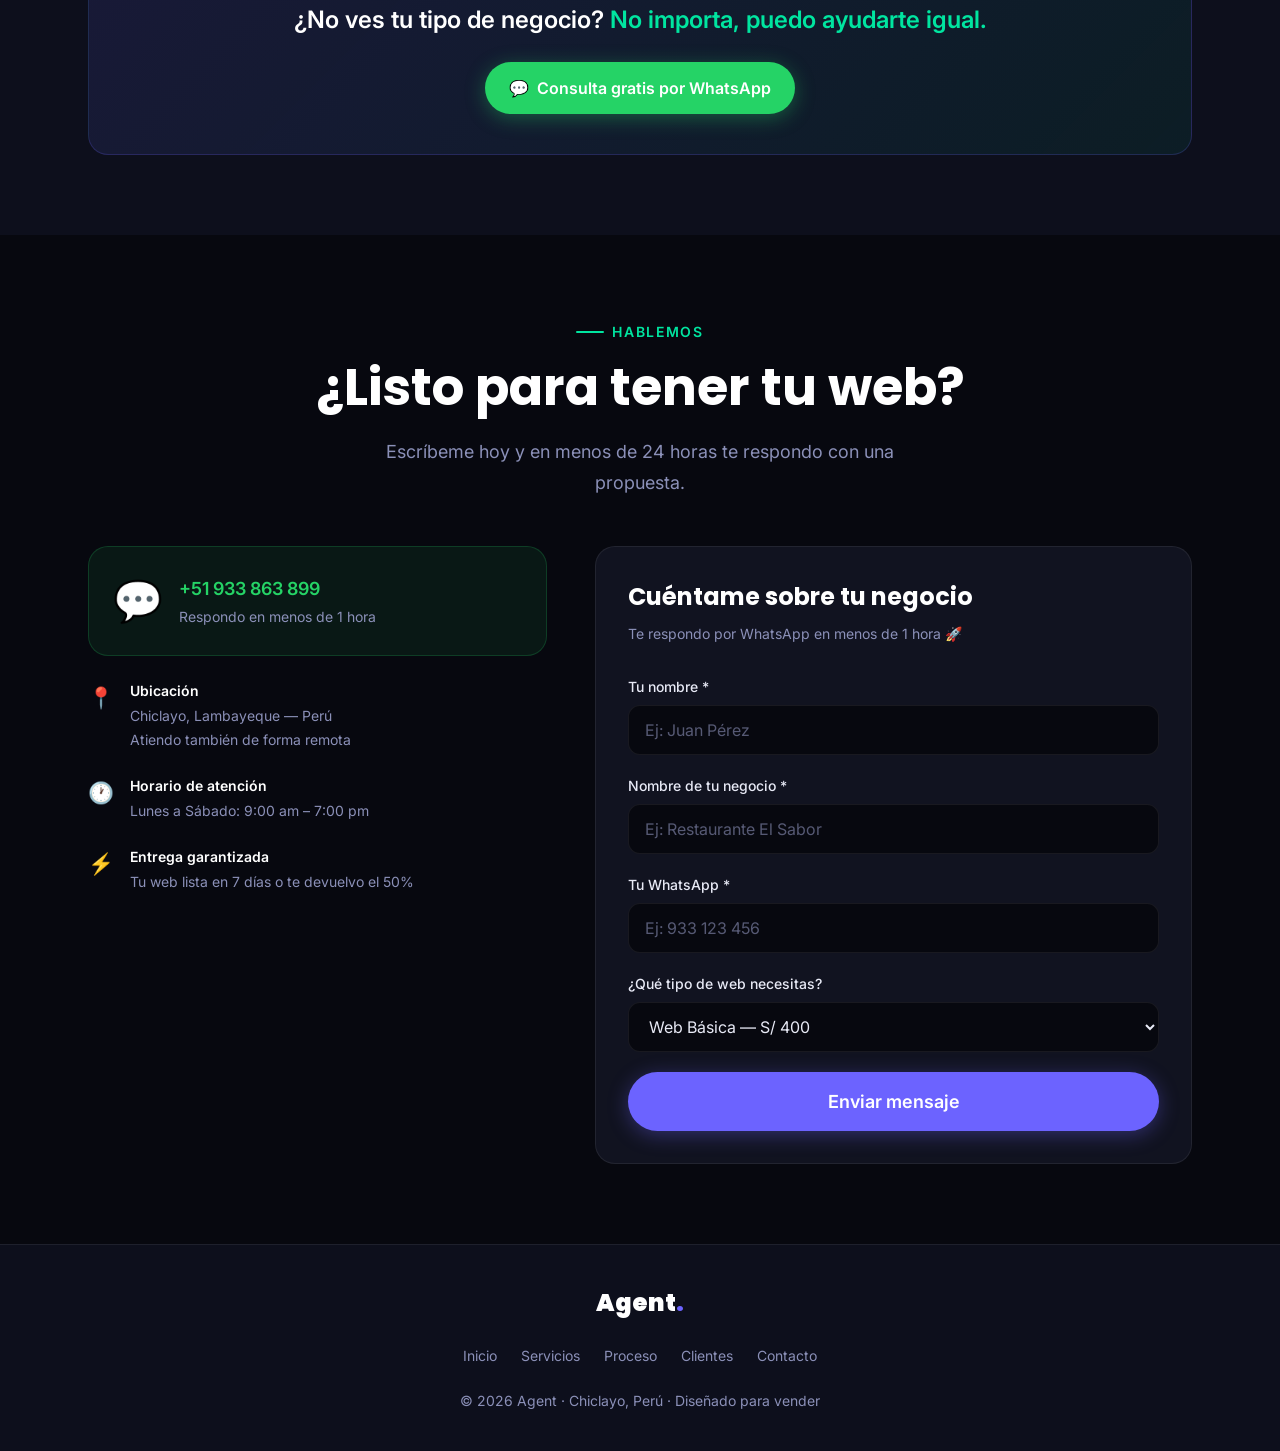
==== commit 474c9925: "fix: menu movil visibility hidden para evitar backdrop-filter bleed en navbar" ====
--- a/index.html
+++ b/index.html
@@ -1,21 +1,25 @@
 <!DOCTYPE html>
 <html lang="es">
+
 <head>
   <meta charset="UTF-8" />
   <meta name="viewport" content="width=device-width, initial-scale=1.0" />
   <title>Agent — Páginas Web Profesionales para Negocios en Chiclayo, Perú</title>
-  <meta name="description" content="Diseño páginas web profesionales para negocios en Chiclayo, Perú. Restaurantes, clínicas, ferreterías, emprendedores y más. Lista en 7 días. Contáctame por WhatsApp." />
-  <meta name="keywords" content="páginas web Chiclayo, diseño web Chiclayo, páginas web negocios Chiclayo, web para restaurantes Chiclayo, diseño web Perú" />
+  <meta name="description"
+    content="Diseño páginas web profesionales para negocios en Chiclayo, Perú. Restaurantes, clínicas, ferreterías, emprendedores y más. Lista en 7 días. Contáctame por WhatsApp." />
+  <meta name="keywords"
+    content="páginas web Chiclayo, diseño web Chiclayo, páginas web negocios Chiclayo, web para restaurantes Chiclayo, diseño web Perú" />
   <meta name="author" content="Agent" />
   <meta name="robots" content="index, follow" />
   <link rel="canonical" href="https://agentwebchiclayo.com/" />
 
   <!-- Open Graph / WhatsApp Preview -->
-  <meta property="og:type"        content="website" />
-  <meta property="og:url"         content="https://agentwebchiclayo.com/" />
-  <meta property="og:title"       content="Agent — Páginas Web para Negocios en Chiclayo" />
-  <meta property="og:description" content="Tu negocio en Chiclayo merece una web profesional. Lista en 7 días, sin complicaciones." />
-  <meta property="og:image"       content="https://agentwebchiclayo.com/assets/og-image.jpg" />
+  <meta property="og:type" content="website" />
+  <meta property="og:url" content="https://agentwebchiclayo.com/" />
+  <meta property="og:title" content="Agent — Páginas Web para Negocios en Chiclayo" />
+  <meta property="og:description"
+    content="Tu negocio en Chiclayo merece una web profesional. Lista en 7 días, sin complicaciones." />
+  <meta property="og:image" content="https://agentwebchiclayo.com/assets/og-image.jpg" />
 
   <!-- Schema.org Local Business -->
   <script type="application/ld+json">
@@ -40,13 +44,15 @@
   <!-- Google Fonts -->
   <link rel="preconnect" href="https://fonts.googleapis.com" />
   <link rel="preconnect" href="https://fonts.gstatic.com" crossorigin />
-  <link href="https://fonts.googleapis.com/css2?family=Inter:wght@400;500;600&family=Poppins:wght@700;900&display=swap" rel="stylesheet" />
+  <link href="https://fonts.googleapis.com/css2?family=Inter:wght@400;500;600&family=Poppins:wght@700;900&display=swap"
+    rel="stylesheet" />
 
   <!-- Estilos -->
-  <link rel="stylesheet" href="css/reset.css" />
-  <link rel="stylesheet" href="css/variables.css" />
-  <link rel="stylesheet" href="css/styles.css" />
+  <link rel="stylesheet" href="css/reset.css?v=1" />
+  <link rel="stylesheet" href="css/variables.css?v=1" />
+  <link rel="stylesheet" href="css/styles.css?v=2" />
 </head>
+
 <body>
 
   <!-- ════════════════════════════════════════
@@ -100,7 +106,8 @@
         </h1>
 
         <p class="hero-subtitle">
-          Diseño páginas web profesionales para negocios locales. Rápidas, bonitas y listas en <strong>7 días</strong>. Sin tecnicismos, sin complicaciones. Solo resultados.
+          Diseño páginas web profesionales para negocios locales. Rápidas, bonitas y listas en <strong>7 días</strong>.
+          Sin tecnicismos, sin complicaciones. Solo resultados.
         </p>
 
         <div class="hero-actions">
@@ -148,7 +155,8 @@
           <div class="service-card reveal">
             <div class="service-icon">🌐</div>
             <div class="service-name">Web Básica</div>
-            <p class="service-desc">Perfecta para emprendedores, tiendas, salones de belleza y negocios que recién arrancan su presencia digital.</p>
+            <p class="service-desc">Perfecta para emprendedores, tiendas, salones de belleza y negocios que recién
+              arrancan su presencia digital.</p>
             <ul class="service-features">
               <li class="service-feature">Hasta 5 secciones</li>
               <li class="service-feature">Botón WhatsApp integrado</li>
@@ -167,7 +175,8 @@
             <span class="service-badge">⭐ Más popular</span>
             <div class="service-icon">🏥</div>
             <div class="service-name">Web Profesional</div>
-            <p class="service-desc">Ideal para clínicas, estudios, consultorios, restaurantes y negocios que necesitan transmitir confianza y autoridad.</p>
+            <p class="service-desc">Ideal para clínicas, estudios, consultorios, restaurantes y negocios que necesitan
+              transmitir confianza y autoridad.</p>
             <ul class="service-features">
               <li class="service-feature">Hasta 8 secciones</li>
               <li class="service-feature">Galería de fotos / menú</li>
@@ -186,7 +195,8 @@
           <div class="service-card reveal reveal-delay-2">
             <div class="service-icon">🛒</div>
             <div class="service-name">Web con Catálogo</div>
-            <p class="service-desc">Para ferreterías, farmacias, distribuidoras y negocios con productos que necesitan mostrar su catálogo de forma ordenada.</p>
+            <p class="service-desc">Para ferreterías, farmacias, distribuidoras y negocios con productos que necesitan
+              mostrar su catálogo de forma ordenada.</p>
             <ul class="service-features">
               <li class="service-feature">Catálogo de productos</li>
               <li class="service-feature">Pedidos por WhatsApp</li>
@@ -233,7 +243,8 @@
               <div class="step-num">2</div>
               <h3 class="step-title">Definimos tu web</h3>
             </div>
-            <p class="step-desc">En 30 minutos por WhatsApp o llamada definimos qué necesitas. Colores, secciones, fotos y mensaje.</p>
+            <p class="step-desc">En 30 minutos por WhatsApp o llamada definimos qué necesitas. Colores, secciones, fotos
+              y mensaje.</p>
           </div>
 
           <div class="step reveal reveal-delay-2">
@@ -241,7 +252,8 @@
               <div class="step-num">3</div>
               <h3 class="step-title">Diseño y desarrollo</h3>
             </div>
-            <p class="step-desc">En 7 días construyo tu web. Te muestro avances y puedes pedir cambios sin costo extra.</p>
+            <p class="step-desc">En 7 días construyo tu web. Te muestro avances y puedes pedir cambios sin costo extra.
+            </p>
           </div>
 
           <div class="step reveal reveal-delay-3">
@@ -249,7 +261,8 @@
               <div class="step-num">4</div>
               <h3 class="step-title">Tu web está lista</h3>
             </div>
-            <p class="step-desc">Publicamos tu web y te entrego todo. Soporte por WhatsApp incluido los primeros 30 días.</p>
+            <p class="step-desc">Publicamos tu web y te entrego todo. Soporte por WhatsApp incluido los primeros 30
+              días.</p>
           </div>
 
         </div>
@@ -350,7 +363,7 @@
               <div class="contact-detail-icon">📍</div>
               <div>
                 <strong>Ubicación</strong>
-                <span>Chiclayo, Lambayeque — Perú<br/>Atiendo también de forma remota</span>
+                <span>Chiclayo, Lambayeque — Perú<br />Atiendo también de forma remota</span>
               </div>
             </div>
 
@@ -373,15 +386,8 @@
 
           <!-- Formulario -->
           <div class="reveal reveal-delay-2">
-            <form
-              id="contact-form"
-              class="contact-form"
-              name="contacto"
-              method="POST"
-              action="/gracias.html"
-              data-netlify="true"
-              netlify-honeypot="bot-field"
-            >
+            <form id="contact-form" class="contact-form" name="contacto" method="POST" action="/gracias.html"
+              data-netlify="true" netlify-honeypot="bot-field">
               <!-- Honeypot anti-spam -->
               <p style="display:none;">
                 <input name="bot-field" />
@@ -393,40 +399,20 @@
 
               <div class="form-group">
                 <label class="form-label" for="nombre">Tu nombre *</label>
-                <input
-                  id="nombre"
-                  class="form-input"
-                  type="text"
-                  name="nombre"
-                  placeholder="Ej: Juan Pérez"
-                  required
-                  autocomplete="name"
-                />
+                <input id="nombre" class="form-input" type="text" name="nombre" placeholder="Ej: Juan Pérez" required
+                  autocomplete="name" />
               </div>
 
               <div class="form-group">
                 <label class="form-label" for="negocio">Nombre de tu negocio *</label>
-                <input
-                  id="negocio"
-                  class="form-input"
-                  type="text"
-                  name="negocio"
-                  placeholder="Ej: Restaurante El Sabor"
-                  required
-                />
+                <input id="negocio" class="form-input" type="text" name="negocio" placeholder="Ej: Restaurante El Sabor"
+                  required />
               </div>
 
               <div class="form-group">
                 <label class="form-label" for="telefono">Tu WhatsApp *</label>
-                <input
-                  id="telefono"
-                  class="form-input"
-                  type="tel"
-                  name="telefono"
-                  placeholder="Ej: 933 123 456"
-                  required
-                  autocomplete="tel"
-                />
+                <input id="telefono" class="form-input" type="tel" name="telefono" placeholder="Ej: 933 123 456"
+                  required autocomplete="tel" />
               </div>
 
               <div class="form-group">
@@ -472,17 +458,12 @@
   <!-- ════════════════════════════════════════
        BOTÓN FLOTANTE WHATSAPP
   ════════════════════════════════════════ -->
-  <a
-    href="#"
-    data-wa
-    class="wa-float"
-    id="wa-float-btn"
-    aria-label="Contactar por WhatsApp"
-  >
+  <a href="#" data-wa class="wa-float" id="wa-float-btn" aria-label="Contactar por WhatsApp">
     <span class="wa-float-icon">💬</span>
     <span class="wa-float-label">WhatsApp</span>
   </a>
 
-  <script src="js/main.js" defer></script>
+  <script src="js/main.js?v=2" defer></script>
 </body>
-</html>
+
+</html>
--- a/css/styles.css
+++ b/css/styles.css
@@ -78,6 +78,7 @@
   color: #fff;
   box-shadow: 0 4px 20px var(--clr-primary-glow);
 }
+
 .btn-primary:hover {
   background: #7B74FF;
   transform: translateY(-2px);
@@ -87,12 +88,13 @@
 .btn-wa {
   background: var(--clr-wa);
   color: #fff;
-  box-shadow: 0 4px 20px rgba(37,211,102,0.35);
-}
+  box-shadow: 0 4px 20px rgba(37, 211, 102, 0.35);
+}
+
 .btn-wa:hover {
   background: var(--clr-wa-dark);
   transform: translateY(-2px);
-  box-shadow: 0 8px 32px rgba(37,211,102,0.45);
+  box-shadow: 0 8px 32px rgba(37, 211, 102, 0.45);
 }
 
 .btn-outline {
@@ -100,6 +102,7 @@
   color: var(--clr-text);
   background: transparent;
 }
+
 .btn-outline:hover {
   border-color: var(--clr-primary);
   color: var(--clr-primary);
@@ -120,7 +123,7 @@
 }
 
 .navbar.scrolled {
-  background: rgba(7,8,15,0.92);
+  background: rgba(7, 8, 15, 0.92);
   backdrop-filter: blur(20px);
   -webkit-backdrop-filter: blur(20px);
   box-shadow: 0 1px 0 var(--clr-border);
@@ -157,9 +160,14 @@
   color: var(--clr-text-muted);
   transition: color var(--transition-fast);
 }
-.nav-links a:hover { color: #fff; }
-
-.nav-cta { display: none; }
+
+.nav-links a:hover {
+  color: #fff;
+}
+
+.nav-cta {
+  display: none;
+}
 
 .nav-toggle {
   display: flex;
@@ -178,9 +186,17 @@
   transition: all var(--transition-normal);
 }
 
-.nav-toggle.open span:nth-child(1) { transform: rotate(45deg) translate(5px, 5px); }
-.nav-toggle.open span:nth-child(2) { opacity: 0; }
-.nav-toggle.open span:nth-child(3) { transform: rotate(-45deg) translate(5px, -5px); }
+.nav-toggle.open span:nth-child(1) {
+  transform: rotate(45deg) translate(5px, 5px);
+}
+
+.nav-toggle.open span:nth-child(2) {
+  opacity: 0;
+}
+
+.nav-toggle.open span:nth-child(3) {
+  transform: rotate(-45deg) translate(5px, -5px);
+}
 
 /* Menú móvil */
 .mobile-menu {
@@ -188,19 +204,28 @@
   top: var(--nav-height);
   left: 0;
   right: 0;
-  background: rgba(7,8,15,0.97);
+  background: rgba(7, 8, 15, 0.97);
   backdrop-filter: blur(20px);
+  -webkit-backdrop-filter: blur(20px);
   padding: var(--space-6) var(--container-pad) var(--space-8);
   display: flex;
   flex-direction: column;
   gap: var(--space-5);
   z-index: 999;
   transform: translateY(-110%);
-  transition: transform var(--transition-normal);
+  opacity: 0;
+  visibility: hidden;
+  pointer-events: none;
+  transition: transform var(--transition-normal), opacity var(--transition-normal), visibility var(--transition-normal);
   border-bottom: 1px solid var(--clr-border);
 }
 
-.mobile-menu.open { transform: translateY(0); }
+.mobile-menu.open {
+  transform: translateY(0);
+  opacity: 1;
+  visibility: visible;
+  pointer-events: auto;
+}
 
 .mobile-menu a {
   font-size: var(--fs-lg);
@@ -210,13 +235,27 @@
   border-bottom: 1px solid var(--clr-border);
   transition: color var(--transition-fast);
 }
-.mobile-menu a:last-child { border-bottom: none; }
-.mobile-menu a:hover { color: var(--clr-primary); }
+
+.mobile-menu a:last-child {
+  border-bottom: none;
+}
+
+.mobile-menu a:hover {
+  color: var(--clr-primary);
+}
 
 @media (min-width: 900px) {
-  .nav-links  { display: flex; }
-  .nav-cta    { display: flex; }
-  .nav-toggle { display: none; }
+  .nav-links {
+    display: flex;
+  }
+
+  .nav-cta {
+    display: flex;
+  }
+
+  .nav-toggle {
+    display: none;
+  }
 }
 
 /* ── HERO ── */
@@ -233,8 +272,8 @@
   position: absolute;
   inset: 0;
   background:
-    radial-gradient(ellipse 80% 60% at 50% 0%, rgba(108,99,255,0.18) 0%, transparent 70%),
-    radial-gradient(ellipse 50% 40% at 90% 80%, rgba(0,229,160,0.08) 0%, transparent 60%);
+    radial-gradient(ellipse 80% 60% at 50% 0%, rgba(108, 99, 255, 0.18) 0%, transparent 70%),
+    radial-gradient(ellipse 50% 40% at 90% 80%, rgba(0, 229, 160, 0.08) 0%, transparent 60%);
   pointer-events: none;
 }
 
@@ -259,8 +298,8 @@
   display: inline-flex;
   align-items: center;
   gap: var(--space-2);
-  background: rgba(108,99,255,0.12);
-  border: 1px solid rgba(108,99,255,0.3);
+  background: rgba(108, 99, 255, 0.12);
+  border: 1px solid rgba(108, 99, 255, 0.3);
   border-radius: var(--radius-full);
   padding: var(--space-2) var(--space-4);
   font-size: var(--fs-sm);
@@ -271,15 +310,25 @@
 
 .hero-badge::before {
   content: '';
-  width: 8px; height: 8px;
+  width: 8px;
+  height: 8px;
   border-radius: 50%;
   background: var(--clr-accent);
   animation: pulse-dot 2s infinite;
 }
 
 @keyframes pulse-dot {
-  0%, 100% { opacity: 1; transform: scale(1); }
-  50%       { opacity: 0.6; transform: scale(1.3); }
+
+  0%,
+  100% {
+    opacity: 1;
+    transform: scale(1);
+  }
+
+  50% {
+    opacity: 0.6;
+    transform: scale(1.3);
+  }
 }
 
 .hero-title {
@@ -340,7 +389,9 @@
 }
 
 /* ── SERVICIOS ── */
-.services { background: var(--clr-bg-alt); }
+.services {
+  background: var(--clr-bg-alt);
+}
 
 .services-grid {
   display: grid;
@@ -362,7 +413,9 @@
 .service-card::before {
   content: '';
   position: absolute;
-  top: 0; left: 0; right: 0;
+  top: 0;
+  left: 0;
+  right: 0;
   height: 3px;
   background: linear-gradient(90deg, var(--clr-primary), var(--clr-accent));
   opacity: 0;
@@ -370,19 +423,23 @@
 }
 
 .service-card:hover {
-  border-color: rgba(108,99,255,0.3);
+  border-color: rgba(108, 99, 255, 0.3);
   transform: translateY(-4px);
   box-shadow: var(--shadow-primary);
 }
 
-.service-card:hover::before { opacity: 1; }
+.service-card:hover::before {
+  opacity: 1;
+}
 
 .service-card.featured {
-  border-color: rgba(108,99,255,0.4);
+  border-color: rgba(108, 99, 255, 0.4);
   background: linear-gradient(145deg, var(--clr-surface-2), var(--clr-surface));
 }
 
-.service-card.featured::before { opacity: 1; }
+.service-card.featured::before {
+  opacity: 1;
+}
 
 .service-badge {
   display: inline-block;
@@ -436,8 +493,9 @@
   display: flex;
   align-items: center;
   justify-content: center;
-  width: 20px; height: 20px;
-  background: rgba(0,229,160,0.12);
+  width: 20px;
+  height: 20px;
+  background: rgba(0, 229, 160, 0.12);
   color: var(--clr-accent);
   border-radius: 50%;
   font-size: 0.7rem;
@@ -460,14 +518,21 @@
 }
 
 @media (min-width: 768px) {
-  .services-grid { grid-template-columns: repeat(2, 1fr); }
-}
+  .services-grid {
+    grid-template-columns: repeat(2, 1fr);
+  }
+}
+
 @media (min-width: 1024px) {
-  .services-grid { grid-template-columns: repeat(3, 1fr); }
+  .services-grid {
+    grid-template-columns: repeat(3, 1fr);
+  }
 }
 
 /* ── PROCESO ── */
-.process { background: var(--clr-bg); }
+.process {
+  background: var(--clr-bg);
+}
 
 .process-steps {
   display: grid;
@@ -491,7 +556,8 @@
 }
 
 .step-num {
-  width: 52px; height: 52px;
+  width: 52px;
+  height: 52px;
   border-radius: 50%;
   background: linear-gradient(135deg, var(--clr-primary), #9B8FFF);
   display: flex;
@@ -524,15 +590,25 @@
 }
 
 @media (min-width: 768px) {
-  .process-steps { grid-template-columns: repeat(2, 1fr); }
-}
+  .process-steps {
+    grid-template-columns: repeat(2, 1fr);
+  }
+}
+
 @media (min-width: 1024px) {
-  .process-steps { grid-template-columns: repeat(4, 1fr); }
-  .step-desc { padding-left: 0; }
+  .process-steps {
+    grid-template-columns: repeat(4, 1fr);
+  }
+
+  .step-desc {
+    padding-left: 0;
+  }
 }
 
 /* ── A QUIÉN AYUDO ── */
-.clients { background: var(--clr-bg-alt); }
+.clients {
+  background: var(--clr-bg-alt);
+}
 
 .clients-grid {
   display: grid;
@@ -551,7 +627,7 @@
 }
 
 .client-card:hover {
-  border-color: rgba(108,99,255,0.3);
+  border-color: rgba(108, 99, 255, 0.3);
   transform: translateY(-3px);
   background: var(--clr-surface-2);
 }
@@ -567,14 +643,28 @@
   color: var(--clr-text);
 }
 
-@media (min-width: 480px)  { .clients-grid { grid-template-columns: repeat(3, 1fr); } }
-@media (min-width: 768px)  { .clients-grid { grid-template-columns: repeat(4, 1fr); } }
-@media (min-width: 1024px) { .clients-grid { grid-template-columns: repeat(5, 1fr); } }
+@media (min-width: 480px) {
+  .clients-grid {
+    grid-template-columns: repeat(3, 1fr);
+  }
+}
+
+@media (min-width: 768px) {
+  .clients-grid {
+    grid-template-columns: repeat(4, 1fr);
+  }
+}
+
+@media (min-width: 1024px) {
+  .clients-grid {
+    grid-template-columns: repeat(5, 1fr);
+  }
+}
 
 .clients-cta {
   margin-top: var(--space-12);
-  background: linear-gradient(135deg, rgba(108,99,255,0.12), rgba(0,229,160,0.07));
-  border: 1px solid rgba(108,99,255,0.2);
+  background: linear-gradient(135deg, rgba(108, 99, 255, 0.12), rgba(0, 229, 160, 0.07));
+  border: 1px solid rgba(108, 99, 255, 0.2);
   border-radius: var(--radius-lg);
   padding: var(--space-10) var(--space-8);
   text-align: center;
@@ -593,7 +683,9 @@
 }
 
 /* ── CONTACTO ── */
-.contact { background: var(--clr-bg); }
+.contact {
+  background: var(--clr-bg);
+}
 
 .contact-inner {
   display: grid;
@@ -612,15 +704,15 @@
   display: flex;
   align-items: center;
   gap: var(--space-4);
-  background: rgba(37,211,102,0.08);
-  border: 1px solid rgba(37,211,102,0.2);
+  background: rgba(37, 211, 102, 0.08);
+  border: 1px solid rgba(37, 211, 102, 0.2);
   border-radius: var(--radius-lg);
   padding: var(--space-6);
   transition: all var(--transition-normal);
 }
 
 .contact-wa-big:hover {
-  background: rgba(37,211,102,0.14);
+  background: rgba(37, 211, 102, 0.14);
   transform: translateY(-2px);
 }
 
@@ -702,7 +794,8 @@
   color: var(--clr-text);
 }
 
-.form-input, .form-select {
+.form-input,
+.form-select {
   background: var(--clr-bg);
   border: 1.5px solid var(--clr-border);
   border-radius: var(--radius-md);
@@ -714,11 +807,16 @@
   width: 100%;
 }
 
-.form-input::placeholder { color: var(--clr-text-muted); opacity: 0.6; }
-.form-input:focus, .form-select:focus {
+.form-input::placeholder {
+  color: var(--clr-text-muted);
+  opacity: 0.6;
+}
+
+.form-input:focus,
+.form-select:focus {
   outline: none;
   border-color: var(--clr-primary);
-  box-shadow: 0 0 0 3px rgba(108,99,255,0.15);
+  box-shadow: 0 0 0 3px rgba(108, 99, 255, 0.15);
 }
 
 .form-select option {
@@ -733,7 +831,9 @@
 }
 
 @media (min-width: 900px) {
-  .contact-inner { grid-template-columns: 1fr 1.3fr; }
+  .contact-inner {
+    grid-template-columns: 1fr 1.3fr;
+  }
 }
 
 /* ── FOOTER ── */
@@ -758,7 +858,9 @@
   color: #fff;
 }
 
-.footer-logo span { color: var(--clr-primary); }
+.footer-logo span {
+  color: var(--clr-primary);
+}
 
 .footer-links {
   display: flex;
@@ -772,7 +874,10 @@
   color: var(--clr-text-muted);
   transition: color var(--transition-fast);
 }
-.footer-links a:hover { color: #fff; }
+
+.footer-links a:hover {
+  color: #fff;
+}
 
 .footer-copy {
   font-size: var(--fs-sm);
@@ -792,7 +897,7 @@
   color: #fff;
   border-radius: var(--radius-full);
   padding: var(--space-3) var(--space-5);
-  box-shadow: 0 4px 24px rgba(37,211,102,0.5);
+  box-shadow: 0 4px 24px rgba(37, 211, 102, 0.5);
   font-weight: var(--fw-semibold);
   font-size: var(--fs-sm);
   transition: all var(--transition-normal);
@@ -800,21 +905,35 @@
 }
 
 @keyframes float-in {
-  from { opacity: 0; transform: translateY(30px) scale(0.8); }
-  to   { opacity: 1; transform: translateY(0)    scale(1); }
+  from {
+    opacity: 0;
+    transform: translateY(30px) scale(0.8);
+  }
+
+  to {
+    opacity: 1;
+    transform: translateY(0) scale(1);
+  }
 }
 
 .wa-float:hover {
   background: var(--clr-wa-dark);
   transform: scale(1.05);
-  box-shadow: 0 6px 32px rgba(37,211,102,0.6);
-}
-
-.wa-float-icon { font-size: 1.4rem; }
-.wa-float-label { display: none; }
+  box-shadow: 0 6px 32px rgba(37, 211, 102, 0.6);
+}
+
+.wa-float-icon {
+  font-size: 1.4rem;
+}
+
+.wa-float-label {
+  display: none;
+}
 
 @media (min-width: 480px) {
-  .wa-float-label { display: inline; }
+  .wa-float-label {
+    display: inline;
+  }
 }
 
 /* ── Animaciones de entrada ── */
@@ -829,16 +948,30 @@
   transform: translateY(0);
 }
 
-.reveal-delay-1 { transition-delay: 0.1s; }
-.reveal-delay-2 { transition-delay: 0.2s; }
-.reveal-delay-3 { transition-delay: 0.3s; }
-.reveal-delay-4 { transition-delay: 0.4s; }
+.reveal-delay-1 {
+  transition-delay: 0.1s;
+}
+
+.reveal-delay-2 {
+  transition-delay: 0.2s;
+}
+
+.reveal-delay-3 {
+  transition-delay: 0.3s;
+}
+
+.reveal-delay-4 {
+  transition-delay: 0.4s;
+}
 
 /* ── Utilities ── */
-.text-center { text-align: center; }
+.text-center {
+  text-align: center;
+}
+
 .text-gradient {
   background: linear-gradient(135deg, var(--clr-primary), var(--clr-accent));
   -webkit-background-clip: text;
   -webkit-text-fill-color: transparent;
   background-clip: text;
-}
+}
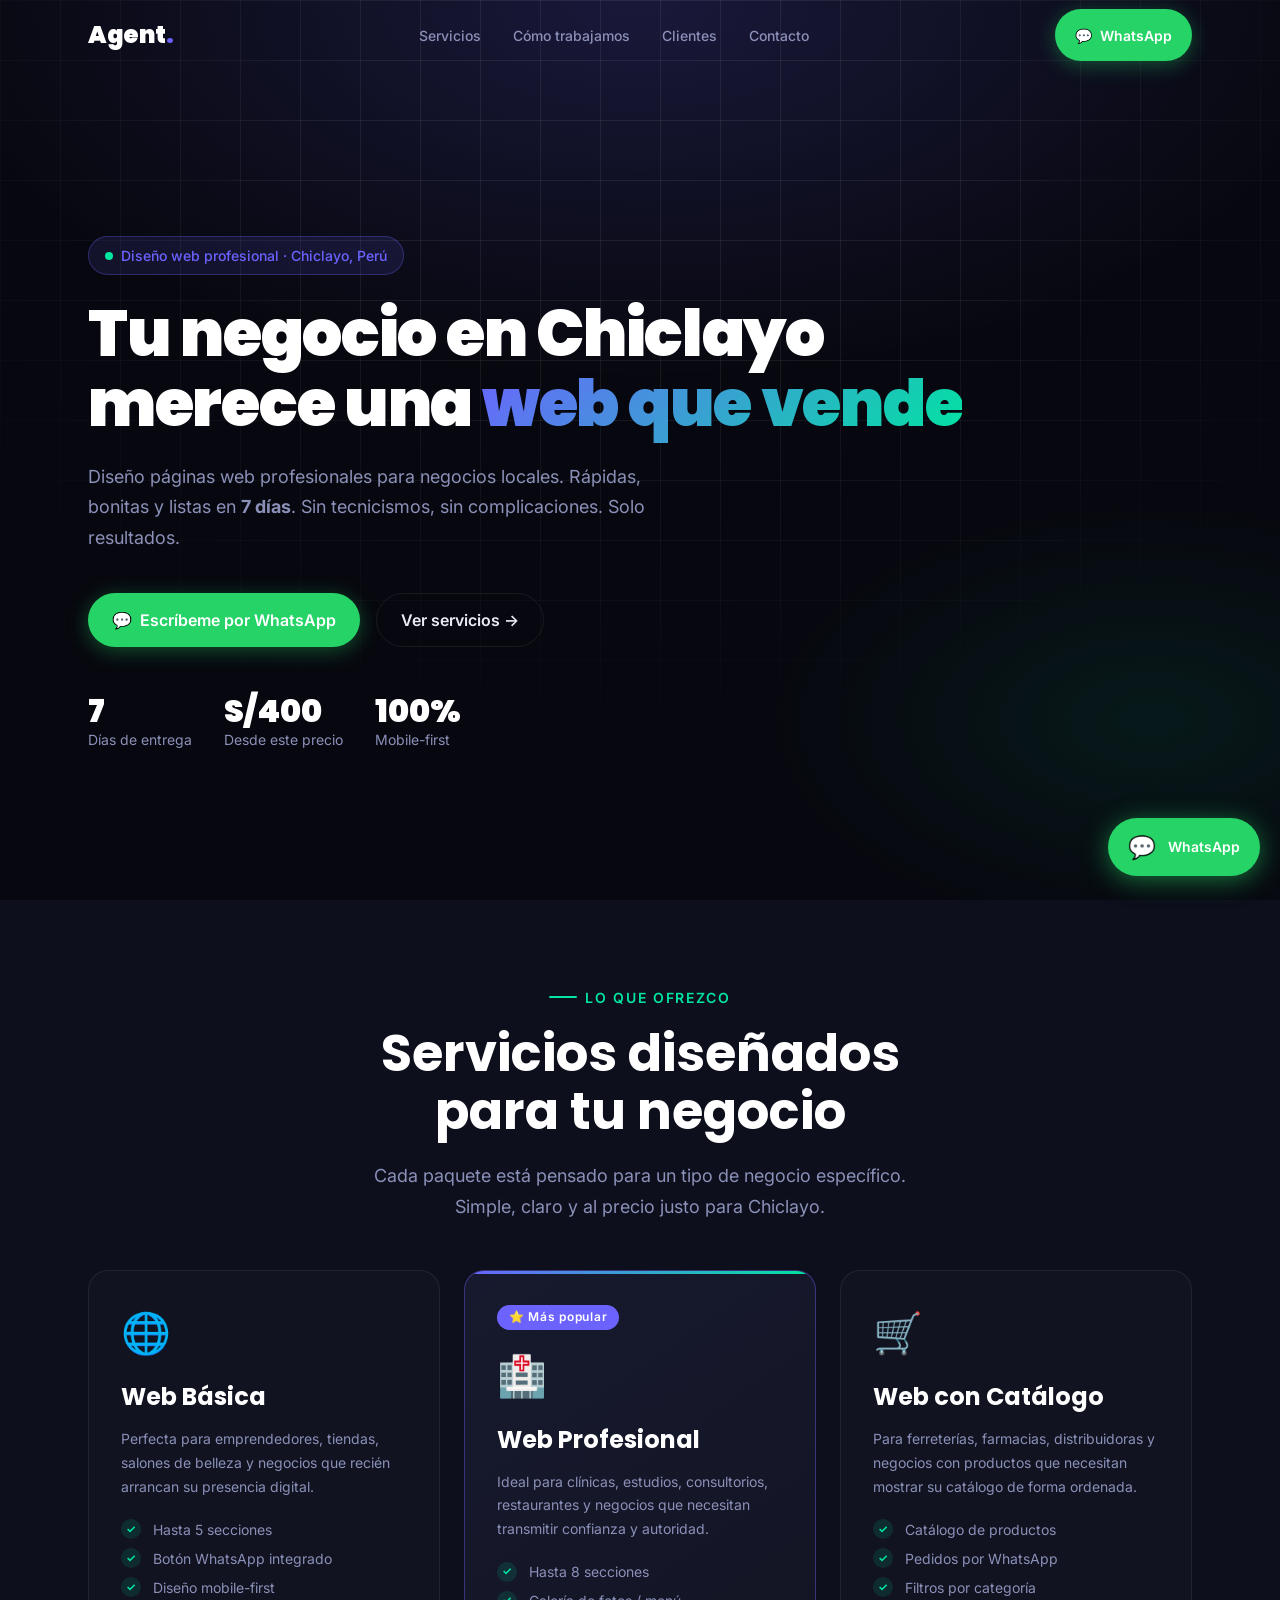
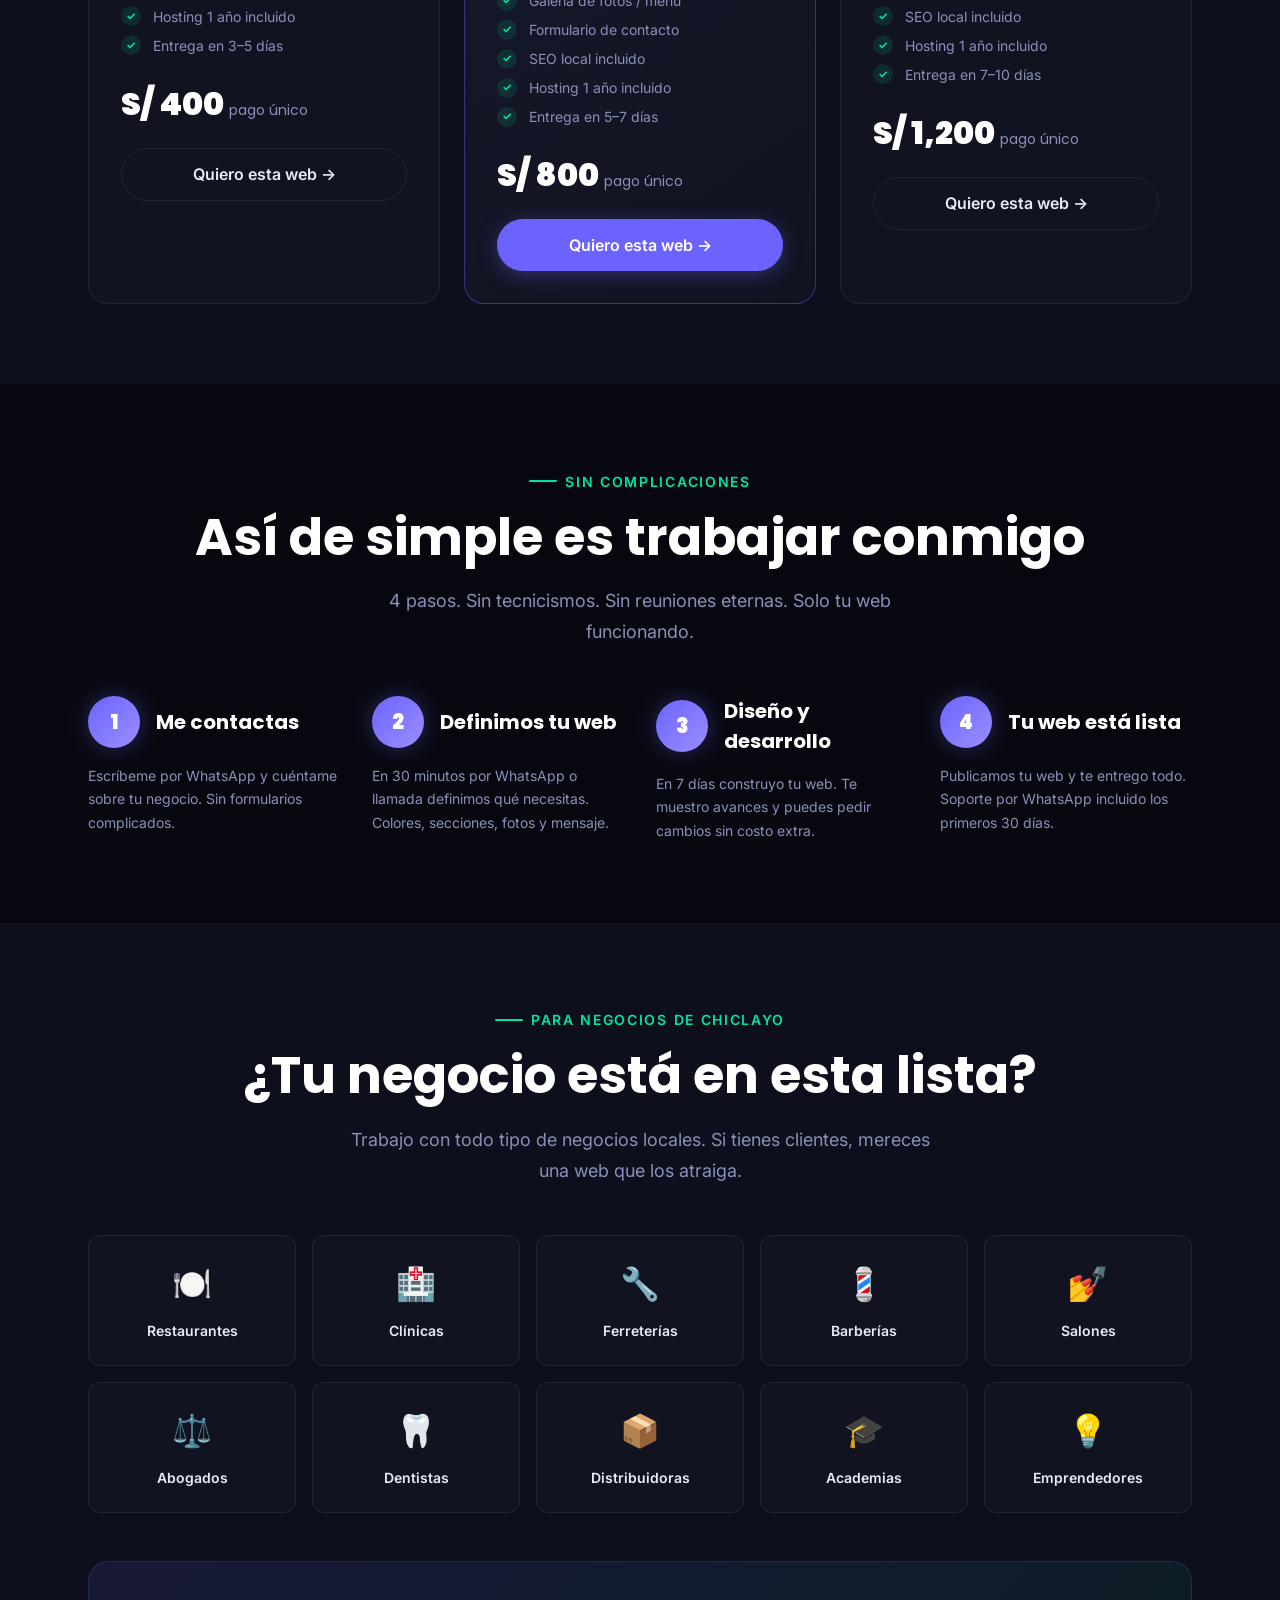
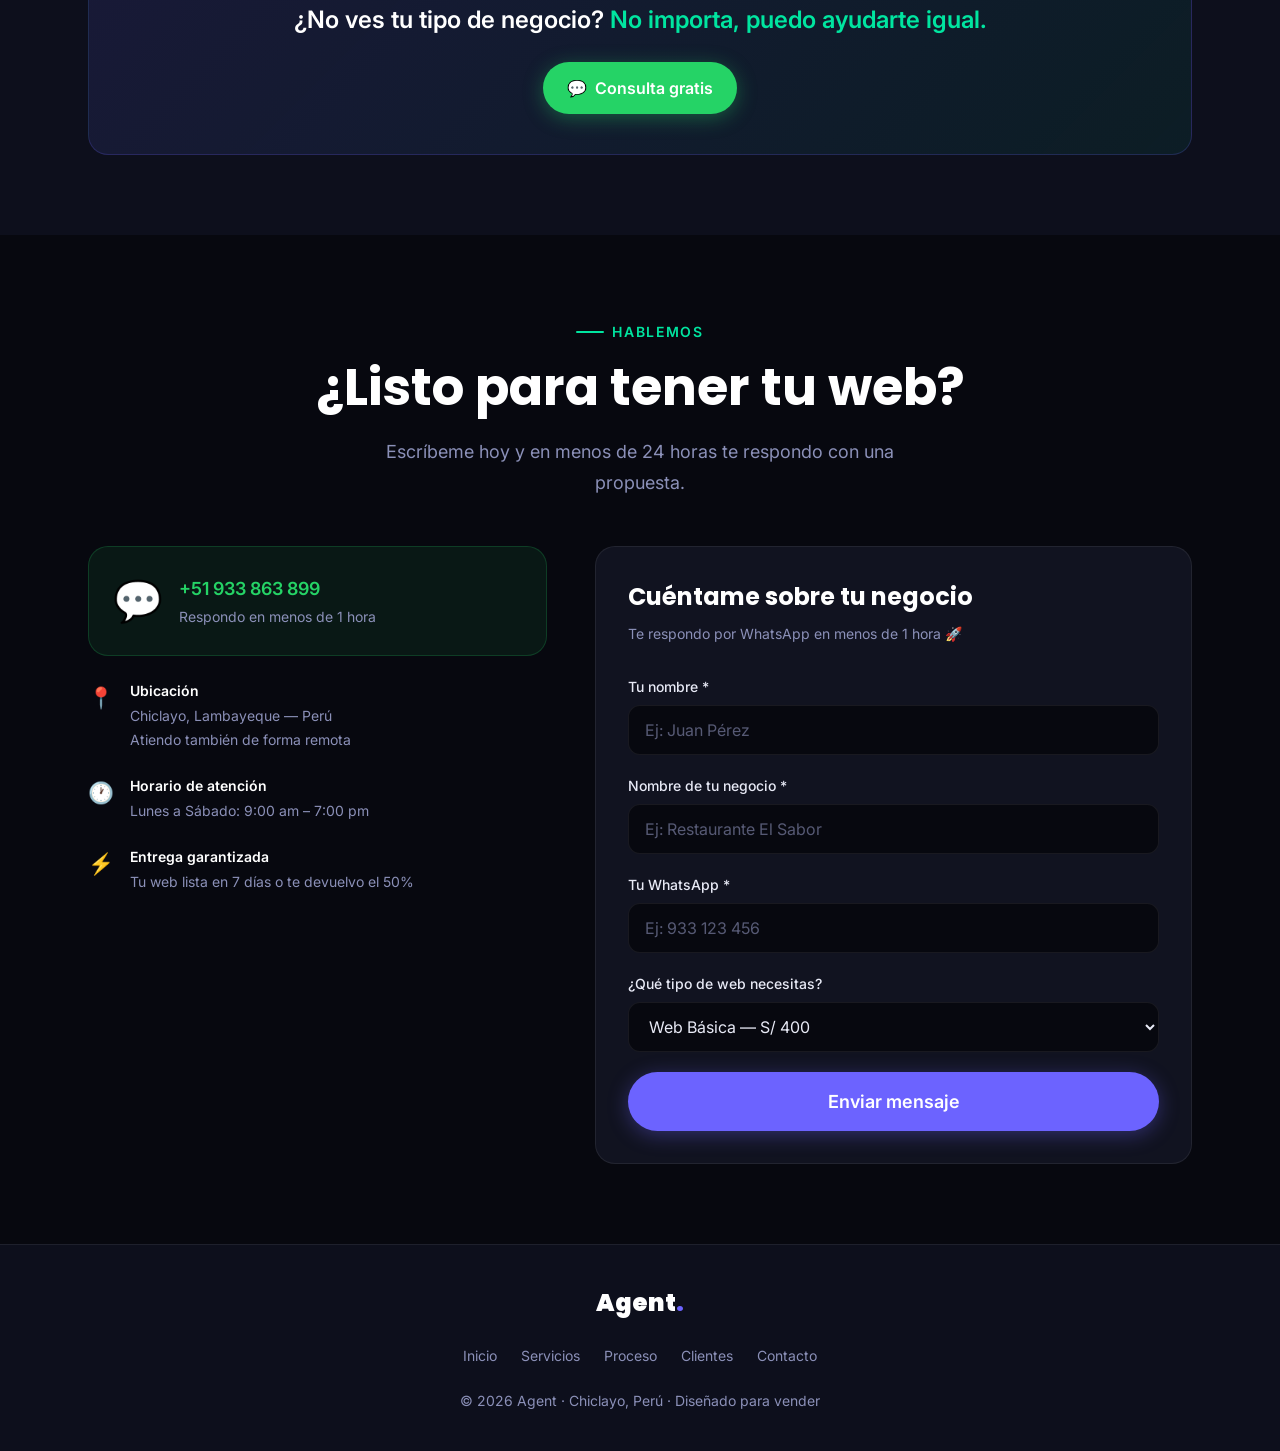
==== commit 631ac343: "feat: optimizaciones de formulario, cache-busting y fallback de whatsapp" ====
--- a/index.html
+++ b/index.html
@@ -328,7 +328,7 @@
         <div class="clients-cta reveal">
           <p>¿No ves tu tipo de negocio? <em>No importa, puedo ayudarte igual.</em></p>
           <a href="#" data-wa class="btn btn-wa">
-            <span>💬</span> Consulta gratis por WhatsApp
+            <span>💬</span> Consulta gratis
           </a>
         </div>
       </div>
